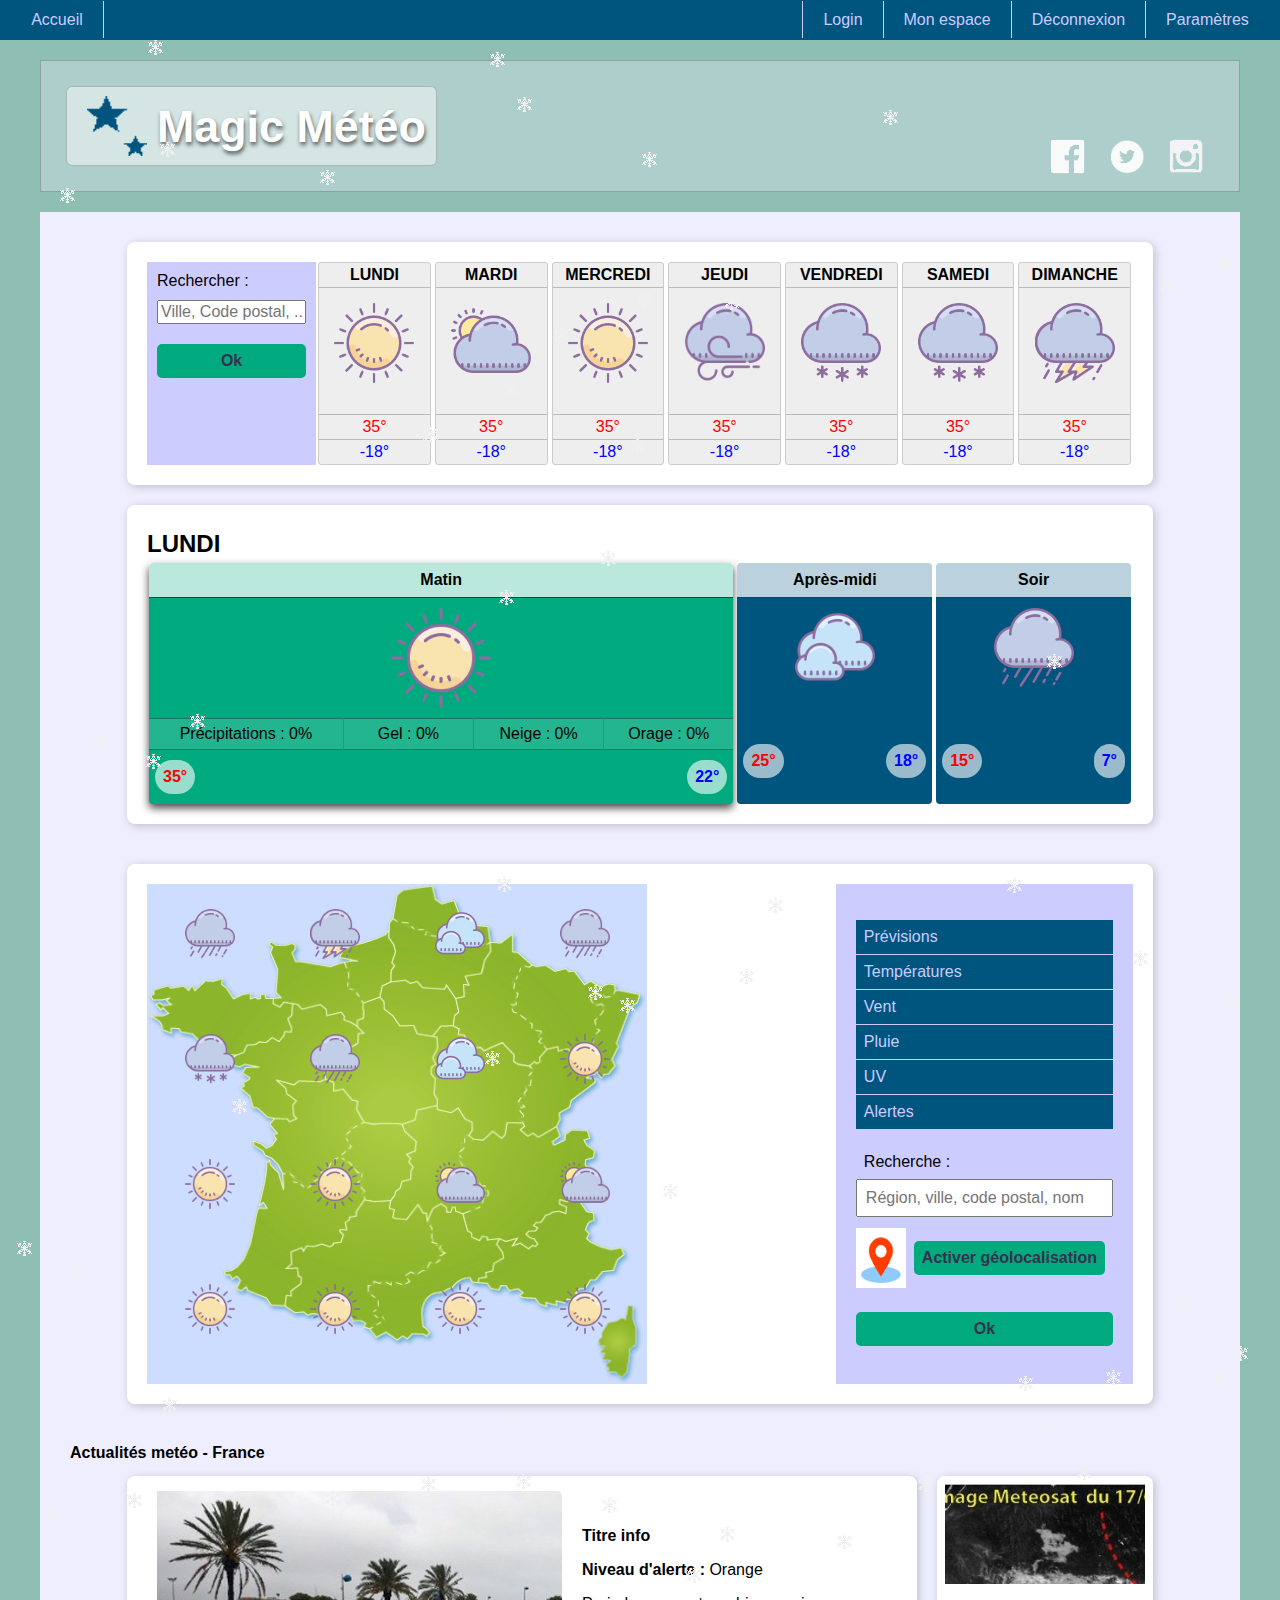
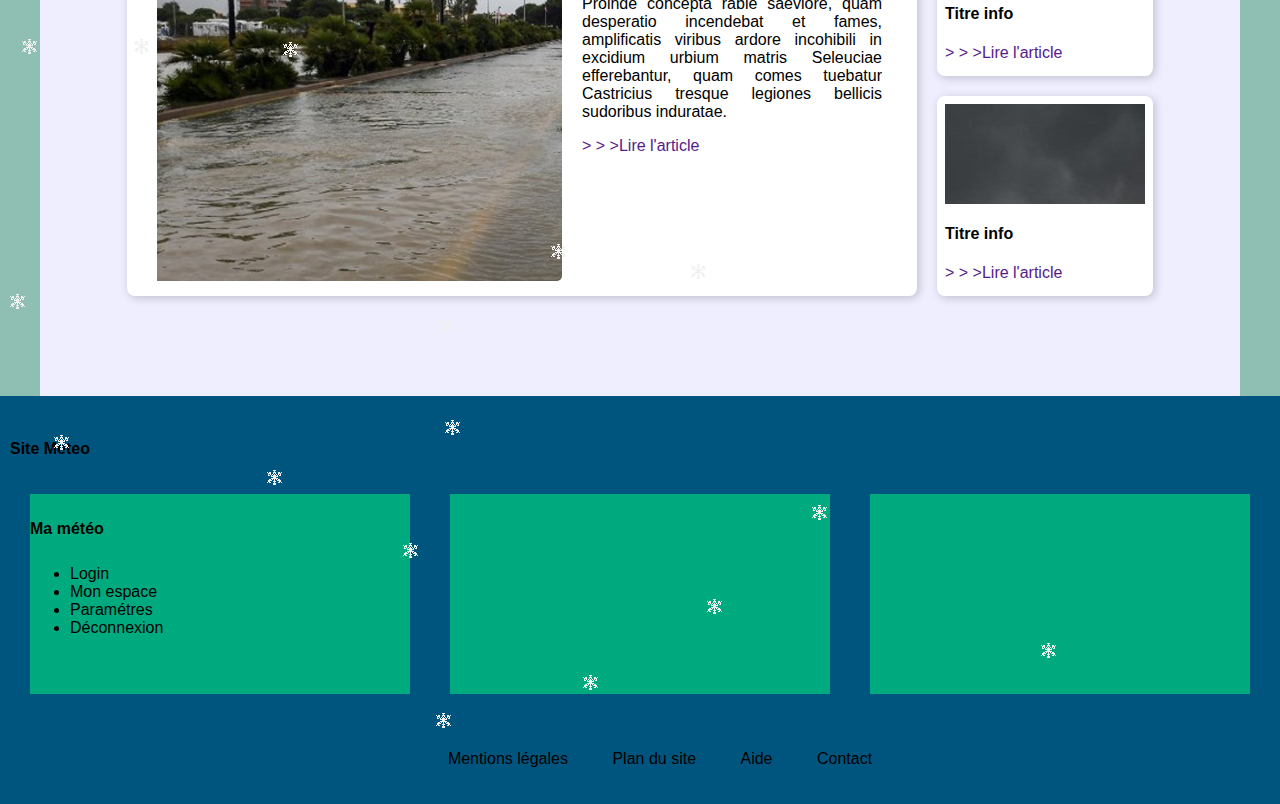
==== index.html @ 34564d3e "Merge branch 'nobootstrap' of https://github.com/CeriseAndres/AppliMeteo into nobootstrap" ====
<!DOCTYPE html>
<html>
    <head>
        <meta charset="utf-8">
        <link href='css/style.css' rel='stylesheet' type='text/css'>
        <title>Magic Meteo</title>
        
    </head>
    <body>
        <header>
            <nav class="topNavbar">
                <ul>
                    <li><a href="index.html">Accueil</a></li>
                    <li><a href="login.html">Login</a>
                        <form class="loginForm" method="post" action="">
                            <span><a href="login.html">&#62; Nouvel Utilisateur</a></span>
                            <label for="user">Utilisateur</label>
                            <input id="user" type="text" name="user" placeholder="Votre identifiant">
                            <label for="password">Mot de passe</label>
                            <input id="password" type="password" name="password" placeholder="Votre mot de passe">
                            <input type="submit" value="OK">
                        </form>
                    </li>
                    <li><a href="user.html">Mon espace</a></li>
                    <li><a href="index.html">Déconnexion</a></li>
                    <li><a href="#">Paramètres</a></li>
                </ul>
            </nav>
            <div class="headerContent">
                <a href="index.html"><div class="headerTitle"><img src="img/picto_etoiles.png"><h1>Magic Météo</h1></div></a>
                <div class="logosRS">
                    <a href="https://facebook.com" target="_blank"><img src="img/logoFB.png"></a>
                    <a href="https://twitter.com" target="_blank"><img src="img/logoTwitter.png"></a>
                    <a href="https://www.instagram.com" target="_blank"><img src="img/logoInsta.png"></a>
                </div>
            </div>
        </header>
        <section class="container">
            <div class="contentPage"> 
<!--                recherche simple-->

                <div class="simpleSearch">
                            <div class ="simpleSearchForm">
                                <form>
                                    <label for="simpleSearchInput">Rechercher : </label>
                                    <input id="simpleSearchInput" type="text" placeholder="Ville, Code postal, ...">
                                    <input type="submit" value="Ok">
                                </form>
                            </div>
                            
                            <div class="tab_wrapper"> 
                                <div class="tab">
                                    <h6 class="tab-title">LUNDI</h6>
                                    <div class="tab-body">
                                        <img class="tab-img-top" src="img/icons8-soleil-128.png" alt="icone soleil">
                                        <p class="tab-text"></p>
                                    </div>
                                    <div class="tab-footer">
                                        <span class="tmpMax">35°</span>
                                        <span class="tmpMin">-18°</span>
                                    </div>
                                </div>
                                
                                <div class="tab">
                                    <h6 class="tab-title">MARDI</h6>
                                    <div class="tab-body">
                                        <img class="tab-img-top" src="img/icons8-journ%C3%A9e-partiellement-nuageuse-128.png" alt="icone soleil">
                                        <p class="tab-text"></p>
                                    </div>
                                    <div class="tab-footer">
                                        <span class="tmpMax">35°</span>
                                        <span class="tmpMin">-18°</span>
                                    </div>
                                </div>
                                
                                <div class="tab">
                                    <h6 class="tab-title">MERCREDI</h6>
                                    <div class="tab-body">
                                        <img class="tab-img-top" src="img/icons8-soleil-128.png" alt="icone soleil">
                                        <p class="tab-text"></p>
                                    </div>
                                    <div class="tab-footer">
                                        <span class="tmpMax">35°</span>
                                        <span class="tmpMin">-18°</span>
                                    </div>
                                </div>
                                
                                <div class="tab">
                                    <h6 class="tab-title">JEUDI</h6>
                                    <div class="tab-body">
                                        <img class="tab-img-top" src="img/icons8-temps-venteux-100.png" alt="icone soleil">
                                        <p class="tab-text"></p>
                                    </div>
                                    <div class="tab-footer">
                                        <span class="tmpMax">35°</span>
                                        <span class="tmpMin">-18°</span>
                                    </div>
                                </div>
                                
                                 <div class="tab">
                                    <h6 class="tab-title">VENDREDI</h6>
                                    <div class="tab-body">
                                        <img class="tab-img-top" src="img/icons8-neige-128.png" alt="icone soleil">
                                        <p class="tab-text"></p>
                                    </div>
                                    <div class="tab-footer">
                                        <span class="tmpMax">35°</span>
                                        <span class="tmpMin">-18°</span>
                                    </div>
                                </div>
                                
                                <div class="tab">
                                    <h6 class="tab-title">SAMEDI</h6>
                                    <div class="tab-body">
                                        <img class="tab-img-top" src="img/icons8-neige-128.png" alt="icone soleil">
                                        <p class="tab-text"></p>
                                    </div>
                                    <div class="tab-footer">
                                        <span class="tmpMax">35°</span>
                                        <span class="tmpMin">-18°</span>
                                    </div>
                                </div>
                                
                                <div class="tab">
                                    <h6 class="tab-title">DIMANCHE</h6>
                                    <div class="tab-body">
                                        <img class="tab-img-top" src="img/icons8-orage-128.png" alt="icone soleil">
                                        <p class="tab-text"></p>
                                    </div>
                                    <div class="tab-footer">
                                        <span class="tmpMax">35°</span>
                                        <span class="tmpMin">-18°</span>
                                    </div>
                                </div>
                            </div>
                        </div>
                
                <div class="simpleSearchDetails">
                    <div class="detailsHeader">
                        <h5>LUNDI</h5>
                    </div>
                    <div class="detailsWrapper">
                        <div class="active dayPart">
                            <h6>Matin</h6>
                           <div class="icone">
                               <img src="img/icons8-soleil-128.png">
                            </div>
                            <div class="details">
                                <span>Précipitations : 0% </span>
                                <span>Gel : 0% </span>
                                <span>Neige : 0% </span>
                                <span>Orage : 0% </span>
                            </div>
                            <div class="detailsTmp">
                                <span class="detailsMaxTmp">35°</span>
                                <span class="detailsMinTmp">22°</span>
                            </div>
                        </div>
                        
                        <div class="dayPart">
                            <h6>Après-midi</h6>
                            <div class="icone">
                               <img src="img/icons8-nuages-100.png">
                            </div>
                            <div class="details">
                                <span>Précipitations : 20% </span>
                                <span>Gel : 0% </span>
                                <span>Neige : 0% </span>
                                <span>Orage : 0% </span>
                            </div>
                            <div class="detailsTmp">
                                <span class="detailsMaxTmp">25°</span>
                                <span class="detailsMinTmp">18°</span>
                            </div>
                        </div>
                        <div class="dayPart">
                            <h6>Soir</h6>
                            <div class="icone">
                               <img src="img/icons8-pluie-128.png">
                            </div>
                            <div class="details">
                                <span>Précipitations : 100% </span>
                                <span>Gel : 0% </span>
                                <span>Neige : 2% </span>
                                <span>Orage : 0% </span>
                            </div>
                            <div class="detailsTmp">
                                <span class="detailsMaxTmp">15°</span>
                                <span class="detailsMinTmp">7°</span>
                            </div>
                        </div>
                    </div>
                </div>
                
<!--                recherche sur carte-->
                <div class="searchMapCont">
                    <div class="searchMap">
                            <img src="img/cartefrancesimple.png">
                        <div class="dataGridCont">
                            <div class="dataGrid">
                                <div class="prevGrid"><img src="img/icons8-pluie-128.png"></div>
                                <div class="tempGrid">
                                    <span class="tmpVal">11°</span>
                                </div>
                                <div class="windGrid"><img src="img/picto_ventNE.png"><span class="windVal">5km/h</span></div>
                            </div>
                            
                            <div class="dataGrid">
                                <div class="prevGrid"><img src="img/icons8-orage-128.png"></div>
                                <div class="tempGrid">
                                    <span class="tmpVal">9°</span>
                                </div>
                                <div class="windGrid"><img src="img/picto_vent.png"><span class="windVal">10km/h</span></div>
                            </div>
                            
                            <div class="dataGrid">
                                <div class="prevGrid"><img src="img/icons8-nuages-100.png"></div>
                                <div class="tempGrid"><span class="tmpVal">10°</span></div>
                                <div class="windGrid"><img src="img/picto_ventSE.png"><span class="windVal">5km/h</span></div>
                            </div>
                            
                            <div class="dataGrid">
                                <div class="prevGrid"><img src="img/icons8-pluie-128.png"></div>
                                <div class="tempGrid"><span class="tmpVal">9°</span></div>
                                <div class="windGrid"><img src="img/picto_ventSE.png"><span class="windVal">12km/h</span></div>
                            </div>
                            
                            <div class="dataGrid">
                                <div class="prevGrid"><img src="img/icons8-neige-128.png"></div>
                                <div class="tempGrid"><span class="tmpVal">9°</span></div>
                                <div class="windGrid"><img src="img/picto_ventSO.png"><span class="windVal">15km/h</span></div>
                            </div>
                            
                            <div class="dataGrid">
                                <div class="prevGrid"><img src="img/icons8-pluie-128.png"></div>
                                <div class="tempGrid"><span class="tmpVal">12°</span></div>
                                <div class="windGrid"><img src="img/picto_ventSO.png"><span class="windVal">10km/h</span></div>
                            </div>
                            
                            <div class="dataGrid">
                                <div class="prevGrid"><img src="img/icons8-nuages-100.png"></div>
                                <div class="tempGrid"><span class="tmpVal">16°</span></div>
                                <div class="windGrid"><img src="img/picto_ventSO.png"><span class="windVal">5km/h</span></div>
                            </div>
                            
                            <div class="dataGrid">
                                <div class="prevGrid"><img src="img/icons8-soleil-128.png"></div>
                                <div class="tempGrid"><span class="tmpVal">14°</span></div>
                                <div class="windGrid"><img src="img/picto_ventSO.png"><span class="windVal">5km/h</span></div>
                            </div>
                            
                            <div class="dataGrid">
                                <div class="prevGrid"><img src="img/icons8-soleil-128.png"></div>
                                <div class="tempGrid"><span class="tmpVal">12°</span></div>
                                <div class="windGrid"><img src="img/picto_ventSE.png"><span class="windVal">5km/h</span></div>
                            </div>
                            
                            <div class="dataGrid">
                                <div class="prevGrid"><img src="img/icons8-soleil-128.png"></div>
                                <div class="tempGrid"><span class="tmpVal">13°</span></div>
                                <div class="windGrid"><img src="img/picto_ventSE.png"><span class="windVal">5km/h</span></div>
                            </div>
                            
                            <div class="dataGrid">
                                <div class="prevGrid"><img src="img/icons8-journ%C3%A9e-partiellement-nuageuse-128.png"></div>
                                <div class="tempGrid"><span class="tmpVal">14°</span></div>
                                <div class="windGrid"><img src="img/picto_vent.png"><span class="windVal">10km/h</span></div>
                            </div>
                            
                            <div class="dataGrid">
                                <div class="prevGrid"><img src="img/icons8-journ%C3%A9e-partiellement-nuageuse-128.png"></div>
                                <div class="tempGrid"><span class="tmpVal">15°</span></div>
                                <div class="windGrid"><img src="img/picto_vent.png"><span class="windVal">12km/h</span></div>
                            </div>
                            
                            <div class="dataGrid">
                                <div class="prevGrid"><img src="img/icons8-soleil-128.png"></div>
                                <div class="tempGrid"><span class="tmpVal">18°</span></div>
                                <div class="windGrid"><img src="img/picto_vent.png"><span class="windVal">5km/h</span></div>
                            </div>
                            
                            <div class="dataGrid">
                                <div class="prevGrid"><img src="img/icons8-soleil-128.png"></div>
                                <div class="tempGrid"><span class="tmpVal">24°</span></div>
                                <div class="windGrid"><img src="img/picto_ventSO.png"><span class="windVal">5km/h</span></div>
                            </div>
                            
                            <div class="dataGrid">
                                <div class="prevGrid"><img src="img/icons8-soleil-128.png"></div>
                                <div class="tempGrid"><span class="tmpVal">26°</span></div>
                                <div class="windGrid"><img src="img/picto_ventSO.png"><span class="windVal">5km/h</span></div>
                            </div>
                            
                            <div class="dataGrid">
                                <div class="prevGrid"><img src="img/icons8-soleil-128.png"></div>
                                <div class="tempGrid"><span class="tmpVal">27°</span></div>
                                <div class="windGrid"><img src="img/picto_vent.png"><span class="windVal">11km/h</span></div>
                            </div>
                            
                        </div>
                        
                    </div>

                    <div class="searchMapForm">
                        <form class="searchMapOptionsForm">

                            <div class="dataTypeSearchCont">
                                <ul id="dataTypeList">
                                    <li><a id="prevSearch">Prévisions</a></li>
                                    <li><a id="tempSearch">Températures</a></li>
                                    <li><a id="windSearch">Vent</a></li>
                                    <li><a id="rainSearch">Pluie</a></li>
                                    <li><a id="uvSearch">UV</a></li>
                                    <li><a id="alertSearch">Alertes</a></li>
                                </ul>
                            </div>

                            <div class="searchCityCont">
                                <label for="searchCityVal">Recherche : </label>
                                <input id="searchCityVal" type="text" name="searchCityVal" placeholder="Région, ville, code postal, nom">
                            </div>

                            <div class="searchGeolocCont">
                                <img alt="icone geolocalisation" src='img/picto-geoloc.png'>
                                <span id="geoLocButton">Activer géolocalisation</span>
                            </div>
                            <div class="submitCont">
                                <input type="submit" value="Ok">
                            </div>
                        </form>
                    </div> 
                </div>

                
<!--                Actualités-->
                <h2 class="catTitle">Actualités metéo - France</h2>
                <div class="actuContainer">
                    
                    <div class="actuBig actu">
                        <div class="actuImg">
                            <img src="img/actu1.jpg" alt="image actu1">
                        </div>
                        <div class="articleExtrait">
                            <h3>Titre info</h3>
                            <span class="alertLevel"><b>Niveau d'alerte : </b>Orange</span>
                            <p>Proinde concepta rabie saeviore, quam desperatio incendebat et fames, amplificatis viribus ardore incohibili in excidium urbium matris Seleuciae efferebantur, quam comes tuebatur Castricius tresque legiones bellicis sudoribus induratae.</p>
                            <a class="sourceInfo" href=""> &#62; &#62; &#62;Lire l'article</a>
                        </div>
                    </div>
                    <div class="actuSmall actu">
                        <div class="actuImg">
                            <img alt="image actu2" src="img/actu2.jpg">
                        </div>
                        <div class="articleExtrait">
                            <h4>Titre info</h4>
                            <a class="sourceInfo" href=""> &#62; &#62; &#62;Lire l'article</a>
                        </div>
                    </div>
                    <div class="actuSmall actu">
                        <div class="actuImg">
                            <img alt="image actu3" src="img/actu3.jpg">
                        </div>
                        <div class="articleExtrait">
                            <h4>Titre info</h4>
                            <a class="sourceInfo" href=""> &#62; &#62; &#62;Lire l'article</a>
                        </div>
                    </div>
                </div>
                
                
            </div>
        </section>
        
        <footer>

            <div class="footerHead">    

                <div class="footerLogo"><img src=""></div>
                <div class="footerTitle"><h3>Site Meteo</h3></div>
            </div>

            <div class="footerContent">
                <div class="footer">
                    <h5>Ma météo</h5>
                    <ul>
                        <li>Login</li>
                        <li>Mon espace</li>
                        <li>Paramétres</li>
                        <li>Déconnexion</li>
                        
                    </ul>
                </div>
                <div class="footer"></div>
                <div class="footer"></div>
            </div>


            <div class="footerFooter">
                <nav class="menuFooter">
                    <ul>
                        <li><a href="">Mentions légales</a></li>
                        <li><a href="">Plan du site</a></li>
                        <li><a href="">Aide</a></li>
                        <li><a href="">Contact</a></li>
                    </ul>
                </nav>
            </div>


        </footer>
        <script type="text/javascript" src="js/background.js"></script>
        <script type="text/javascript" src="js/script.js"></script>
    </body>
</html>
---- css/style.css ----
@charset "UTF-8";
/*palette couleurs*/
/*navbars*/
/*polices*/
/*boutons*/
/*fond content body*/
/*bleu font carte*/
/*footer colors*/
/*formatage du contenu*/
/*variables login Content*/
buttons, input[type=submit], #geoLocButton {
  border-radius: 5px;
  background-color: #00aa7f;
  color: #32324c;
  padding: 8px;
  border: none;
  cursor: pointer;
  font-weight: bold;
}

buttons:hover,
input[type=submit]:hover,
#geoLocButton:hover {
  background-color: #00dda5;
}

* {
  box-sizing: border-box;
  font-family: arial;
  font-size: 16px;
}

body {
  margin: 0;
}

a {
  text-decoration: none;
}

/*header*/
.topNavbar {
  width: 100%;
  margin: 0;
  margin-top: 0;
}
.topNavbar ul {
  background-color: #00557f;
  padding: 0.7em;
  margin: 0;
  display: flex;
  list-style-type: none;
  justify-content: flex-end;
}
.topNavbar ul li:first-child {
  margin-right: auto;
}
.topNavbar ul li:first-child a {
  border-left: none;
  border-right: 1px solid #ccf;
}
.topNavbar ul li a:hover {
  background-color: #0099e5;
  color: #32324c;
}
.topNavbar ul li a {
  color: #ccf;
  padding: 10px 20px;
  margin: 5px 0;
  border-left: 1px solid #ccf;
  text-decoration: none;
}
.topNavbar ul li form {
  position: absolute;
  top: 3.6em;
  right: 35em;
  background-color: #00557f;
  padding: 5px;
  font-size: 0.7em;
  border-bottom-left-radius: 6px;
  border-bottom-right-radius: 6px;
  display: none;
  color: #ccf;
}
.topNavbar ul li form label,
.topNavbar ul li form input {
  display: block;
  margin: 6px 5px;
}
.topNavbar ul li form input[type=submit] {
  position: relative;
  left: 70%;
}
.topNavbar ul li form span {
  display: block;
  margin: 5px 0 8px 0;
  text-align: right;
}
.topNavbar ul li form span a {
  border: 1px solid #ccf;
  padding: 3px;
}
.topNavbar ul li:nth-child(2):hover form {
  display: block;
}

/*bannière */
.headerContent {
  width: 1200px;
  display: flex;
  align-items: center;
  justify-content: flex-start;
  margin: 20px auto;
  border: 1px solid #0003;
  padding: 25px;
  background-image: url("img/headerBG.png");
  background-size: cover;
  background-color: #eef5;
}
.headerContent .headerTitle {
  display: flex;
  height: 80px;
  align-items: center;
  padding: 10px;
  background-color: #fff7;
  border-radius: 6px;
  border: 1px solid #0003;
}
.headerContent .headerTitle img {
  width: 60px;
  height: 60px;
  margin: 0 10px;
}
.headerContent .headerTitle h1 {
  margin: 0;
  font-size: 2.8em;
  color: #fff;
  text-shadow: 1px 3px 4px #0009;
}
.headerContent .logosRS {
  margin-left: auto;
  position: relative;
  top: 2em;
}
.headerContent .logosRS img {
  width: 35px;
  height: 35px;
  margin: 0 10px;
}

/*conteneur principal page*/
.container {
  background-color: #eef;
  width: 1200px;
  margin: 0 auto;
  padding: 30px 30px 100px 30px;
}

/*recherche simple - conteneur principal*/
.simpleSearch {
  display: flex;
  width: 90%;
  margin: 0 auto 20px auto;
  background-color: #fff;
  padding: 20px;
  border-radius: 8px;
  box-shadow: 2px 2px 10px #0003;
}
.simpleSearch .simpleSearchForm {
  background-color: #ccf;
  width: 200px;
  padding: 10px;
}
.simpleSearch .simpleSearchForm form input, .simpleSearch .simpleSearchForm form label {
  width: 100%;
  margin: 10px 0;
}
.simpleSearch .tab_wrapper {
  display: flex;
  width: 100%;
}
.simpleSearch .tab_wrapper .tab {
  flex: 1;
  background-color: #eee;
  margin: 0 2px;
  border: 1px solid #ccc;
  border-radius: 3px;
  cursor: pointer;
}
.simpleSearch .tab_wrapper .tab h6 {
  display: block;
  border-bottom: 1px solid #bbb;
  margin: 0;
  padding: 3px;
  text-align: center;
}
.simpleSearch .tab_wrapper .tab .tab-body {
  border-bottom: 1px solid #bbb;
  padding: 15px;
}
.simpleSearch .tab_wrapper .tab .tab-body img {
  width: 80px;
  display: block;
  margin: 0 auto;
}
.simpleSearch .tab_wrapper .tab span {
  display: block;
  text-align: center;
  padding: 3px 0;
}
.simpleSearch .tab_wrapper .tab .tmpMax {
  color: red;
  border-bottom: 1px solid #bbb;
}
.simpleSearch .tab_wrapper .tab .tmpMin {
  color: blue;
}
.simpleSearch .tab_wrapper .tab:hover, .simpleSearch .tab_wrapper .active {
  box-shadow: 0 4px 8px #000a;
  flex: 1.5;
}

/*details recherche simple*/
.simpleSearchDetails {
  background-color: #fff;
  border-radius: 8px;
  box-shadow: 2px 2px 10px #0003;
  padding: 20px;
  width: 90%;
  margin: 0 auto;
}
.simpleSearchDetails .detailsHeader {
  display: block;
}
.simpleSearchDetails .detailsHeader h5 {
  padding: 5px 0;
  margin: 0;
  font-size: 1.5em;
}
.simpleSearchDetails .detailsWrapper {
  display: flex;
}
.simpleSearchDetails .detailsWrapper .dayPart {
  background-color: #00557f;
  flex: 20%;
  margin: 0 2px;
  border-radius: 4px;
  cursor: pointer;
}
.simpleSearchDetails .detailsWrapper .dayPart h6 {
  text-align: center;
}
.simpleSearchDetails .detailsWrapper .dayPart .icone {
  padding: 10px 0;
}
.simpleSearchDetails .detailsWrapper .dayPart .icone img {
  width: 80px;
  display: block;
  margin: 0 auto;
}
.simpleSearchDetails .detailsWrapper .dayPart .details {
  visibility: hidden;
}
.simpleSearchDetails .detailsWrapper .dayPart .detailsTmp {
  display: flex;
  justify-content: space-between;
  padding: 10px 0;
}
.simpleSearchDetails .detailsWrapper .dayPart .detailsTmp span {
  background-color: #fff9;
  font-weight: bold;
  padding: 8px;
  margin: 0 6px;
  border-radius: 20px;
}
.simpleSearchDetails .detailsWrapper .dayPart .detailsTmp .detailsMaxTmp {
  color: red;
}
.simpleSearchDetails .detailsWrapper .dayPart .detailsTmp .detailsMinTmp {
  color: blue;
}
.simpleSearchDetails .detailsWrapper .active {
  background-color: #00aa7f;
  flex: 60%;
  box-shadow: 0 4px 8px #000b;
}
.simpleSearchDetails .detailsWrapper .active .icone img {
  width: 100px;
}
.simpleSearchDetails .detailsWrapper .active .details {
  display: flex;
  visibility: visible;
}
.simpleSearchDetails .detailsWrapper .active .details span {
  flex: 1;
  border-bottom: 1px solid #0005;
  border-top: 1px solid #0005;
  padding: 6px 0;
  text-align: center;
  background-color: #fff2;
}
.simpleSearchDetails .detailsWrapper .active .details span:first-child {
  flex: 1.5;
}
.simpleSearchDetails .detailsWrapper .active .details span + span {
  border-left: 1px solid #0002;
}
.simpleSearchDetails .detailsWrapper h6 {
  padding: 8px 0;
  margin: 0;
  background-color: #fffb;
  border-bottom: 1px solid #000b;
}

/*Recherche Simple*/
.tab {
  border: 1px solid #bc7d00;
  display: block;
}

/*recherche sur carte - conteneur principal*/
.searchMapCont {
  display: flex;
  margin: 40px auto;
  width: 90%;
  justify-content: space-between;
  background-color: #fff;
  border-radius: 8px;
  padding: 20px;
  box-shadow: 2px 2px 10px #0003;
}

/*formulaire d'options recherche sur carte*/
.searchMap {
  overflow: hidden;
  width: 500px;
  height: 500px;
  position: relative;
  background-color: #cdf;
}
.searchMap img {
  width: 100%;
  height: 100%;
  position: absolute;
}
.searchMap .dataGridCont {
  position: absolute;
  width: 100%;
  height: 100%;
  display: Grid;
  grid-template-columns: 1fr 1fr 1fr 1fr;
  grid-template-rows: 1fr 1fr 1fr 1fr;
}
.searchMap .dataGridCont .dataGrid {
  position: relative;
}
.searchMap .dataGridCont .dataGrid .prevGrid img {
  width: 50px;
  height: 50px;
  position: relative;
  top: 25px;
  margin: 0 auto;
  display: block;
}
.searchMap .dataGridCont .dataGrid .tempGrid {
  display: none;
}
.searchMap .dataGridCont .dataGrid .tempGrid .tmpVal {
  font-size: 1.3em;
  font-weight: bold;
  color: #66a;
  margin: 20px auto;
  display: block;
  width: 30px;
  background-color: #fff9;
  border-radius: 8px;
  box-shadow: 0 0 10px #fff;
  text-align: center;
}
.searchMap .dataGridCont .dataGrid .windGrid {
  display: none;
  justify-content: space-around;
  width: 50%;
  height: 100%;
  align-items: center;
  margin: 0 auto;
}
.searchMap .dataGridCont .dataGrid .windGrid img {
  width: 40px;
  height: 40px;
  display: block;
  position: relative;
}
.searchMap .dataGridCont .dataGrid .windGrid .windVal {
  display: inline-block;
  position: relative;
  font-size: 1.2em;
  color: #00b;
}

.searchMapForm .searchMapOptionsForm {
  background-color: #ccf;
  padding: 20px;
  display: flex;
  flex-direction: column;
  justify-content: space-around;
  height: 100%;
}
.searchMapForm .searchMapOptionsForm label, .searchMapForm .searchMapOptionsForm input {
  display: block;
  width: 100%;
  padding: 8px;
}
.searchMapForm .searchMapOptionsForm .dataTypeSearchCont {
  display: block;
  flex: 1;
}
.searchMapForm .searchMapOptionsForm .dataTypeSearchCont #dataTypeList {
  list-style-type: none;
  padding: 0;
}
.searchMapForm .searchMapOptionsForm .dataTypeSearchCont #dataTypeList a {
  text-decoration: none;
  color: #ccf;
  background-color: #00557f;
  display: block;
  padding: 8px;
  cursor: pointer;
}
.searchMapForm .searchMapOptionsForm .dataTypeSearchCont #dataTypeList li + li > a {
  border-top: 1px solid #ccf;
}
.searchMapForm .searchMapOptionsForm .dataTypeSearchCont #dataTypeList a:hover {
  background-color: #0099e5;
  color: #32324c;
}
.searchMapForm .searchMapOptionsForm .searchCityCont {
  flex: 1;
  display: block;
}
.searchMapForm .searchMapOptionsForm .searchCityCont input {
  margin: 0 0 5px 0;
}
.searchMapForm .searchMapOptionsForm .searchGeolocCont {
  flex: 1;
  display: flex;
  justify-content: space-around;
  align-items: center;
}
.searchMapForm .searchMapOptionsForm .searchGeolocCont img {
  width: 50px;
  height: 60px;
}
.searchMapForm .searchMapOptionsForm .searchGeolocCont #geoLocButton {
  display: block;
  margin: 0 8px;
}
.searchMapForm .searchMapOptionsForm .submitCont {
  flex: 1;
  display: flex;
  align-items: center;
}

/*actualités*/
.actuContainer {
  display: grid;
  grid-template-columns: 3fr 1fr;
  grid-template-rows: 200px 200px;
  grid-gap: 20px;
  width: 90%;
  margin: 0 auto;
}
.actuContainer .actu {
  position: relative;
  background-color: #fff;
  border-radius: 8px;
  box-shadow: 2px 2px 10px #0003;
  padding: 8px;
}
.actuContainer .actuBig {
  grid-column: 1/4;
  grid-row: 1/3;
  padding: 15px;
  display: flex;
}
.actuContainer .actuBig .actuImg {
  flex: 1.4;
  width: 450px;
  overflow: hidden;
  border-radius: 5px;
}
.actuContainer .actuBig .actuImg img {
  position: relative;
  height: 100%;
  right: calc(100% / 2 - 225px);
}
.actuContainer .actuBig .articleExtrait {
  position: relative;
  flex: 1;
  padding: 20px;
  text-align: justify;
}
.actuContainer .actuSmall {
  grid-column: 4/5;
}
.actuContainer .actuSmall .actuImg {
  height: 100px;
  width: 200px;
  overflow: hidden;
}
.actuContainer .actuSmall .actuImg img {
  position: relative;
}

/*footer*/
footer {
  display: block;
  background-color: #00557f;
  padding: 10px 10px 0 10px;
  width: 100%;
}
footer .footerContent {
  display: flex;
  justify-content: center;
}
footer .footerContent .footer {
  margin: 20px;
  flex: 30%;
  height: 200px;
  background-color: #00aa7f;
}
@media (max-width: 600px) {
  footer .footerContent {
    flex-direction: column;
  }
}
footer .footerFooter {
  display: flex;
  justify-content: center;
}
footer .footerFooter ul li {
  list-style: none;
  display: inline-block;
  font-size: 14px;
  margin: 20px;
}
footer .footerFooter ul li a {
  color: inherit;
  text-decoration: none;
}

/*Login page*/
.loginContentPage {
  /*Design boutons*/
  /*Appartion/disparition*/
}
.loginContentPage a {
  text-decoration: none;
  color: #00aa7f;
  transition: 0.5s ease;
}
.loginContentPage a:hover {
  color: #004433;
}
.loginContentPage .form {
  /*design form*/
  background: rgba(0, 85, 127, 0.9);
  padding: 40px;
  max-width: 600px;
  margin: 40px auto;
  border-radius: 4px;
  box-shadow: 0 4px 10px 4px rgba(0, 85, 127, 0.2);
}
.loginContentPage .form form input {
  margin-bottom: 25px;
  padding: 8px;
}
.loginContentPage .form form input[type=submit] {
  padding: 20px;
}
.loginContentPage .tab_group {
  list-style: none;
  padding: 0;
  margin: 0 0 40px 0;
}
.loginContentPage .tab_group:after {
  content: "";
  display: table;
  clear: both;
}
.loginContentPage .tab_group li a {
  display: block;
  text-decoration: none;
  padding: 15px;
  background: rgba(221, 221, 221, 0.25);
  color: #ddd;
  font-size: 20px;
  float: left;
  width: 50%;
  text-align: center;
  cursor: pointer;
  transition: 0.5s ease;
}
.loginContentPage .tab_group li a:hover {
  background: #00dda5;
  color: #ffffff;
}
.loginContentPage .tab_group .active a {
  background: #00aa7f;
  color: #ffffff;
}
.loginContentPage .tab_content > div:last-child {
  display: none;
}
.loginContentPage h1 {
  text-align: center;
  color: #ffffff;
  font-weight: 300;
  margin: 0 0 40px;
}
.loginContentPage label {
  position: absolute;
  transform: translateY(6px);
  left: 13px;
  color: rgba(255, 255, 255, 0.5);
  transition: all 0.25s ease;
  -webkit-backface-visibility: hidden;
  pointer-events: none;
  font-size: 22px;
}
.loginContentPage label .req {
  margin: 2px;
  color: #00aa7f;
}
.loginContentPage label.active {
  transform: translateY(50px);
  left: 2px;
  font-size: 14px;
}
.loginContentPage label.active .req {
  opacity: 0;
}
.loginContentPage input {
  font-size: 22px;
  display: block;
  width: 100%;
  height: 100%;
  padding: 5px 10px;
  background: #00dda5;
  background-image: none;
  border: 1px solid #ddd;
  color: #ffffff;
  border-radius: 0;
  transition: border-color 0.25s ease, box-shadow 0.25s ease;
}
.loginContentPage input:focus {
  outline: 0;
  border-color: #bc7d00;
}
.loginContentPage input {
  font-size: 22px;
  display: block;
  padding: 5px 10px;
  background: #00dda5;
  border: 1px solid #ddd;
  color: #ffffff;
  transition: border-color 0.25s ease, box-shadow 0.25s ease;
}
.loginContentPage input:focus {
  border-color: #bc7d00;
}
.loginContentPage input .field_wrap {
  position: relative;
  margin-bottom: 40px;
}
.loginContentPage .top_row:after {
  content: "";
  display: table;
  clear: both;
}
.loginContentPage .top_row > div {
  float: left;
  width: 48%;
  margin-right: 4%;
}
.loginContentPage .top_row > div:last-child {
  margin: 0;
}
.loginContentPage .button {
  border: 0;
  outline: none;
  border-radius: 4px;
  padding: 15px 0;
  font-size: 1rem;
  font-weight: 600;
  text-transform: uppercase;
  letter-spacing: 0.1em;
  background: #00aa7f;
  color: #ffffff;
  transition: all 0.5s ease;
  -webkit-appearance: none;
  cursor: pointer;
}
.loginContentPage .button:hover, .loginContentPage .button:focus {
  background: #004433;
}
.loginContentPage .button_block {
  display: block;
  width: 100%;
}
.loginContentPage .oubli {
  margin-top: -20px;
  text-align: right;
}
.loginContentPage #signUp {
  display: block;
}
.loginContentPage #logIn {
  display: none;
}

/*# sourceMappingURL=style.css.map */
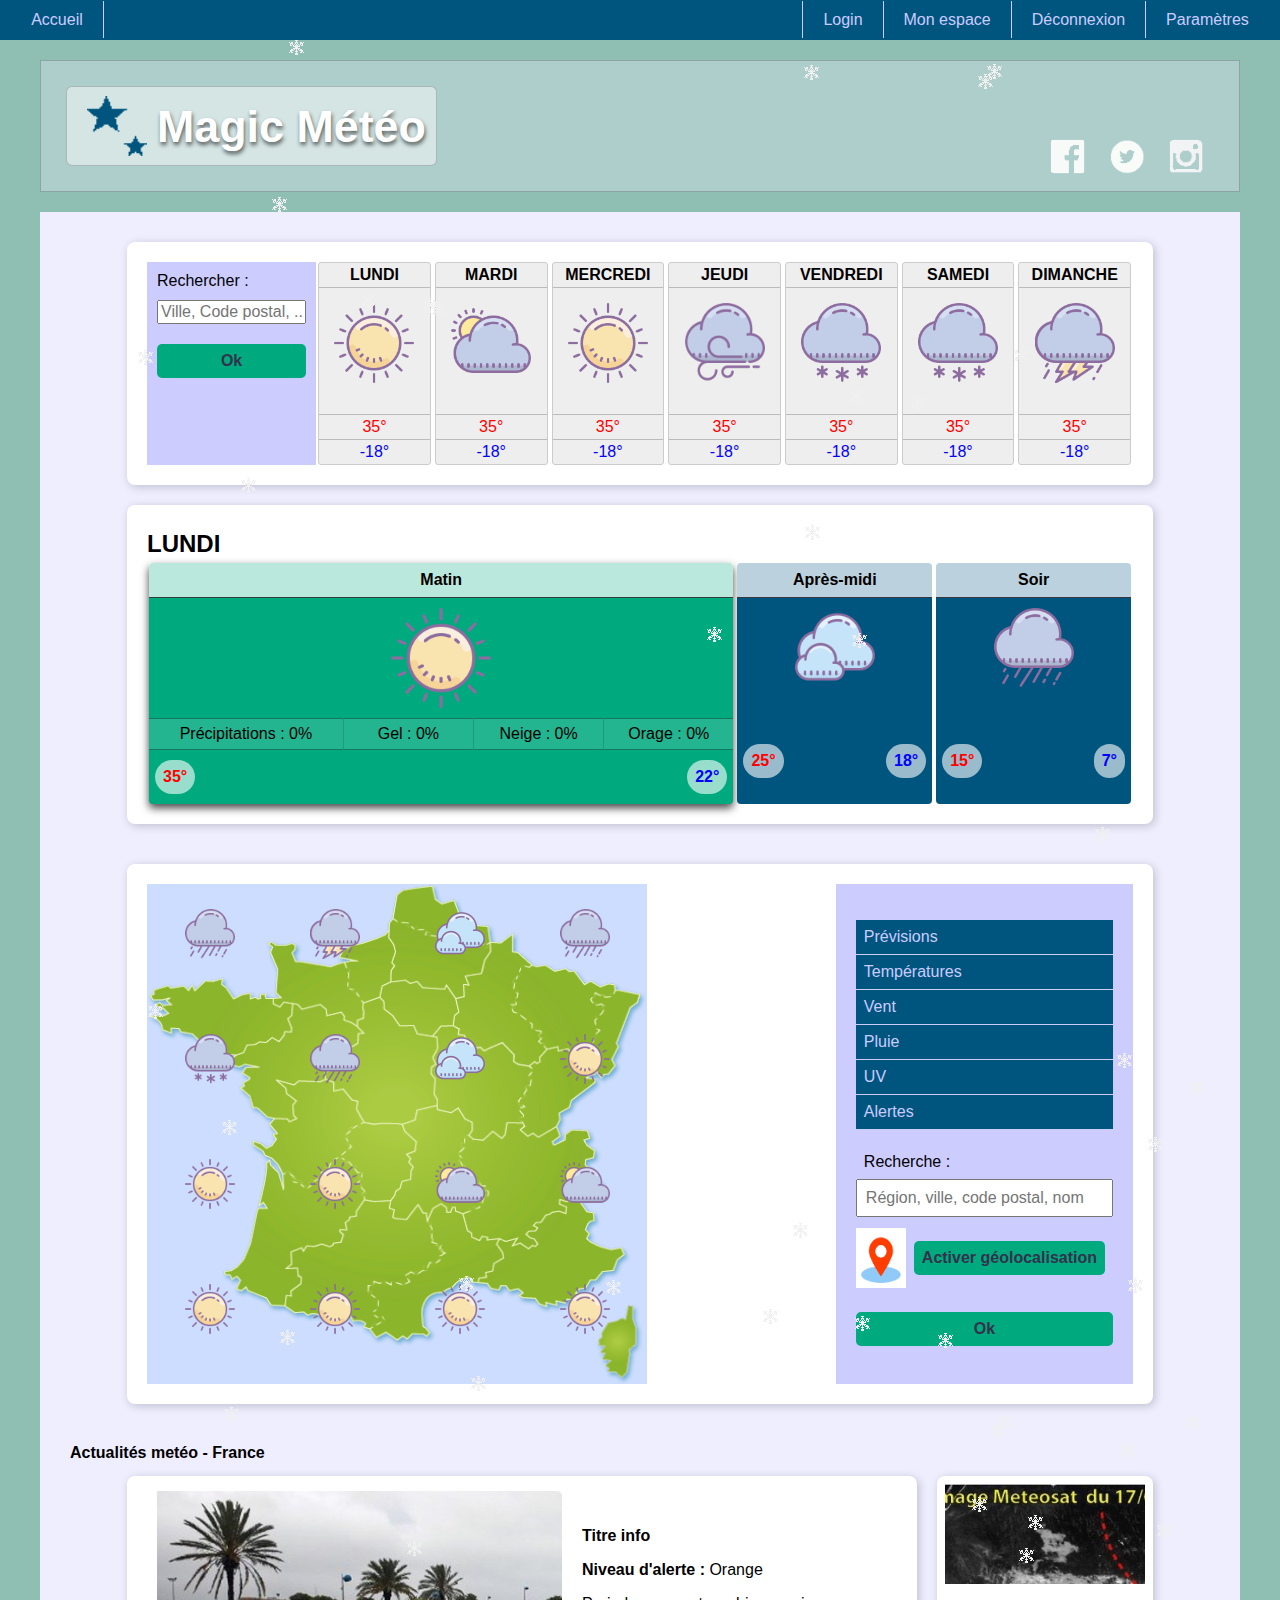
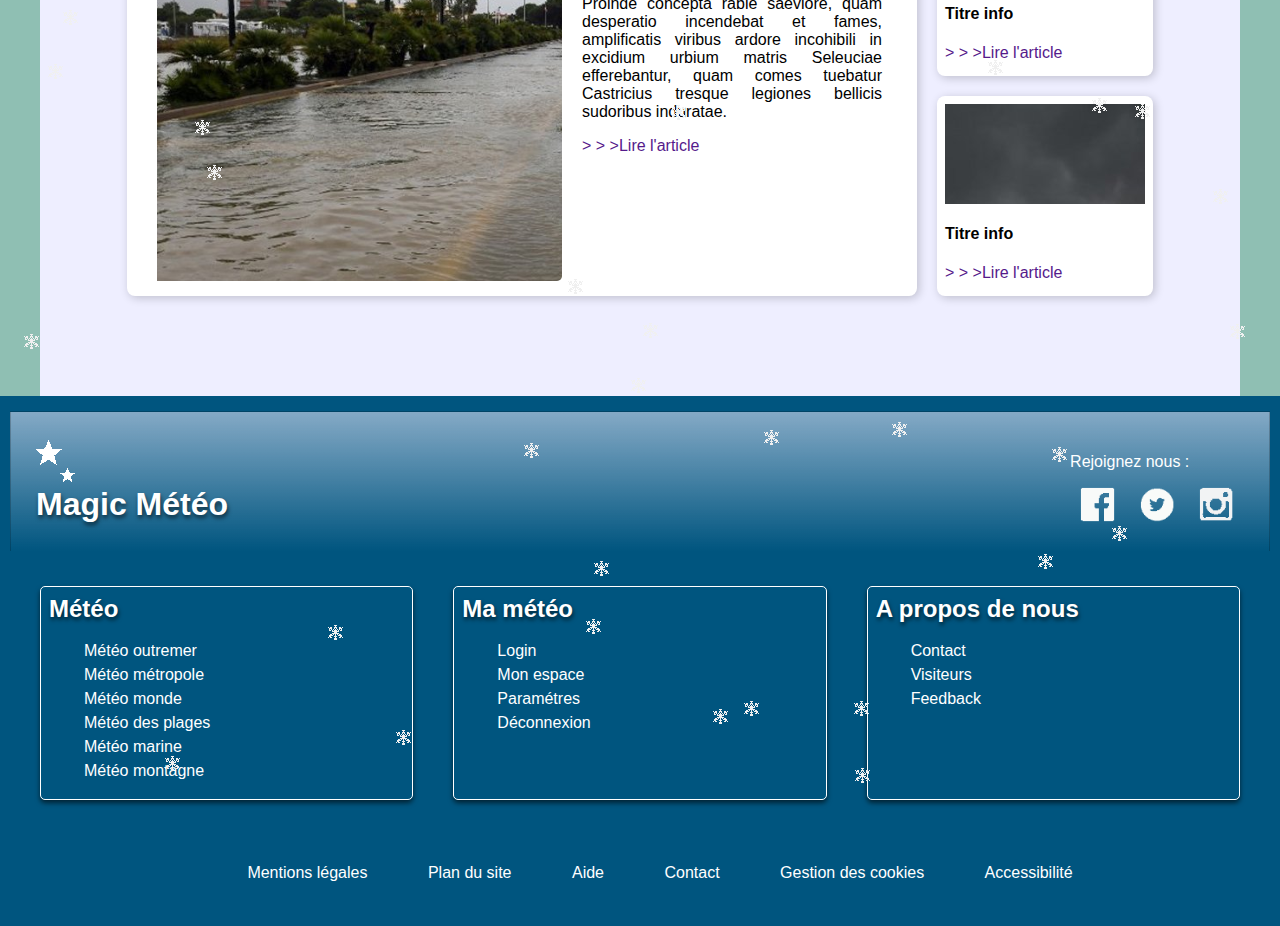
==== commit 99f17c06: "footer fini" ====
--- a/index.html
+++ b/index.html
@@ -374,34 +374,64 @@
         <footer>
 
             <div class="footerHead">    
-
-                <div class="footerLogo"><img src=""></div>
-                <div class="footerTitle"><h3>Site Meteo</h3></div>
+                
+                <a href="index.html"><div class="footerLogo"><img src="img/picto_etoiles_white.png"><h3>Magic Météo</h3></div></a>
+                <div class="logosRS">
+                    <p>Rejoignez nous :     </p>
+                    <a href="https://facebook.com" target="_blank"><img src="img/logoFB.png"></a>
+                    <a href="https://twitter.com" target="_blank"><img src="img/logoTwitter.png"></a>
+                    <a href="https://www.instagram.com" target="_blank"><img src="img/logoInsta.png"></a>
+                </div>
             </div>
 
             <div class="footerContent">
+                <div class="footer">
+                    <h5>Météo</h5>
+                    <ul>
+                        <li><a href="">Météo outremer</a></li>
+                        <li><a href="">Météo métropole</a></li>
+                        <li><a href="">Météo monde</a></li>
+                        <li><a href="">Météo des plages</a></li>
+                        <li><a href="">Météo marine</a></li>
+                        <li><a href="">Météo montagne</a></li>
+                        
+                        
+                        
+                    </ul>
+                </div>
                 <div class="footer">
                     <h5>Ma météo</h5>
                     <ul>
-                        <li>Login</li>
-                        <li>Mon espace</li>
-                        <li>Paramétres</li>
-                        <li>Déconnexion</li>
+                        <li><a href="">Login</a></li>
+                        <li><a href="">Mon espace</a></li>
+                        <li><a href="">Paramétres</li>
+                        <li><a href="">Déconnexion</a></li>
                         
                     </ul>
                 </div>
-                <div class="footer"></div>
-                <div class="footer"></div>
+                <div class="footer">
+                    <h5>A propos de nous</h5>
+                    <ul>
+                        <li><a href="">Contact</a></li>
+                        <li><a href="">Visiteurs</a></li>
+                        <li><a href="">Feedback</a></li>
+                        
+                    </ul>
+                </div>
+                
             </div>
 
 
             <div class="footerFooter">
+
                 <nav class="menuFooter">
                     <ul>
                         <li><a href="">Mentions légales</a></li>
                         <li><a href="">Plan du site</a></li>
                         <li><a href="">Aide</a></li>
                         <li><a href="">Contact</a></li>
+                        <li><a href="">Gestion des cookies</a></li>
+                        <li><a href="">Accessibilité</a></li>
                     </ul>
                 </nav>
             </div>
--- a/css/style.css
+++ b/css/style.css
@@ -512,43 +512,6 @@
   position: relative;
 }
 
-/*footer*/
-footer {
-  display: block;
-  background-color: #00557f;
-  padding: 10px 10px 0 10px;
-  width: 100%;
-}
-footer .footerContent {
-  display: flex;
-  justify-content: center;
-}
-footer .footerContent .footer {
-  margin: 20px;
-  flex: 30%;
-  height: 200px;
-  background-color: #00aa7f;
-}
-@media (max-width: 600px) {
-  footer .footerContent {
-    flex-direction: column;
-  }
-}
-footer .footerFooter {
-  display: flex;
-  justify-content: center;
-}
-footer .footerFooter ul li {
-  list-style: none;
-  display: inline-block;
-  font-size: 14px;
-  margin: 20px;
-}
-footer .footerFooter ul li a {
-  color: inherit;
-  text-decoration: none;
-}
-
 /*Login page*/
 .loginContentPage {
   /*Design boutons*/
@@ -719,4 +682,90 @@
   display: none;
 }
 
+/*footer*/
+footer {
+  display: block;
+  background-color: #00557f;
+  padding: 10px 10px 0 10px;
+  width: 100%;
+  color: #ffffff;
+}
+footer .footerHead {
+  display: flex;
+  align-items: center;
+  justify-content: flex-start;
+  margin: 5px auto;
+  border: 1px solid #0003;
+  border-bottom: none;
+  padding: 25px;
+  background-image: linear-gradient(#eef5, #00557f);
+  background-color: #eef5;
+}
+footer .footerHead a {
+  text-decoration: none;
+  cursor: pointer;
+}
+footer .footerHead a h3 {
+  margin: 0;
+  font-size: 2em;
+  text-shadow: 1px 3px 4px #0009;
+  color: #ffffff;
+}
+footer .footerHead .logosRS {
+  margin-left: auto;
+  position: relative;
+}
+footer .footerHead .logosRS img {
+  width: 35px;
+  height: 35px;
+  margin: 0 10px;
+}
+footer .footerContent {
+  display: flex;
+  padding: 10px 10px 0 10px;
+}
+footer .footerContent .footer {
+  border: 1px solid;
+  border-radius: 5px;
+  box-shadow: 0 3px 5px #0009;
+  margin: 20px;
+  flex: 30%;
+}
+footer .footerContent .footer h5 {
+  margin: 8px;
+  font-size: 1.5em;
+  text-shadow: 1px 3px 4px #0009;
+}
+footer .footerContent .footer ul li {
+  list-style: none;
+  padding: 3px;
+}
+footer .footerContent .footer ul li a {
+  color: inherit;
+  text-decoration: none;
+  cursor: pointer;
+}
+@media (max-width: 600px) {
+  footer .footerContent {
+    flex-direction: column;
+  }
+}
+footer .footerFooter {
+  display: flex;
+  justify-content: center;
+}
+footer .footerFooter ul li {
+  list-style: none;
+  display: inline-block;
+  font-size: 14px;
+  margin: 20px;
+}
+footer .footerFooter ul li a {
+  color: inherit;
+  text-decoration: none;
+  display: block;
+  padding: 8px;
+  cursor: pointer;
+}
+
 /*# sourceMappingURL=style.css.map */
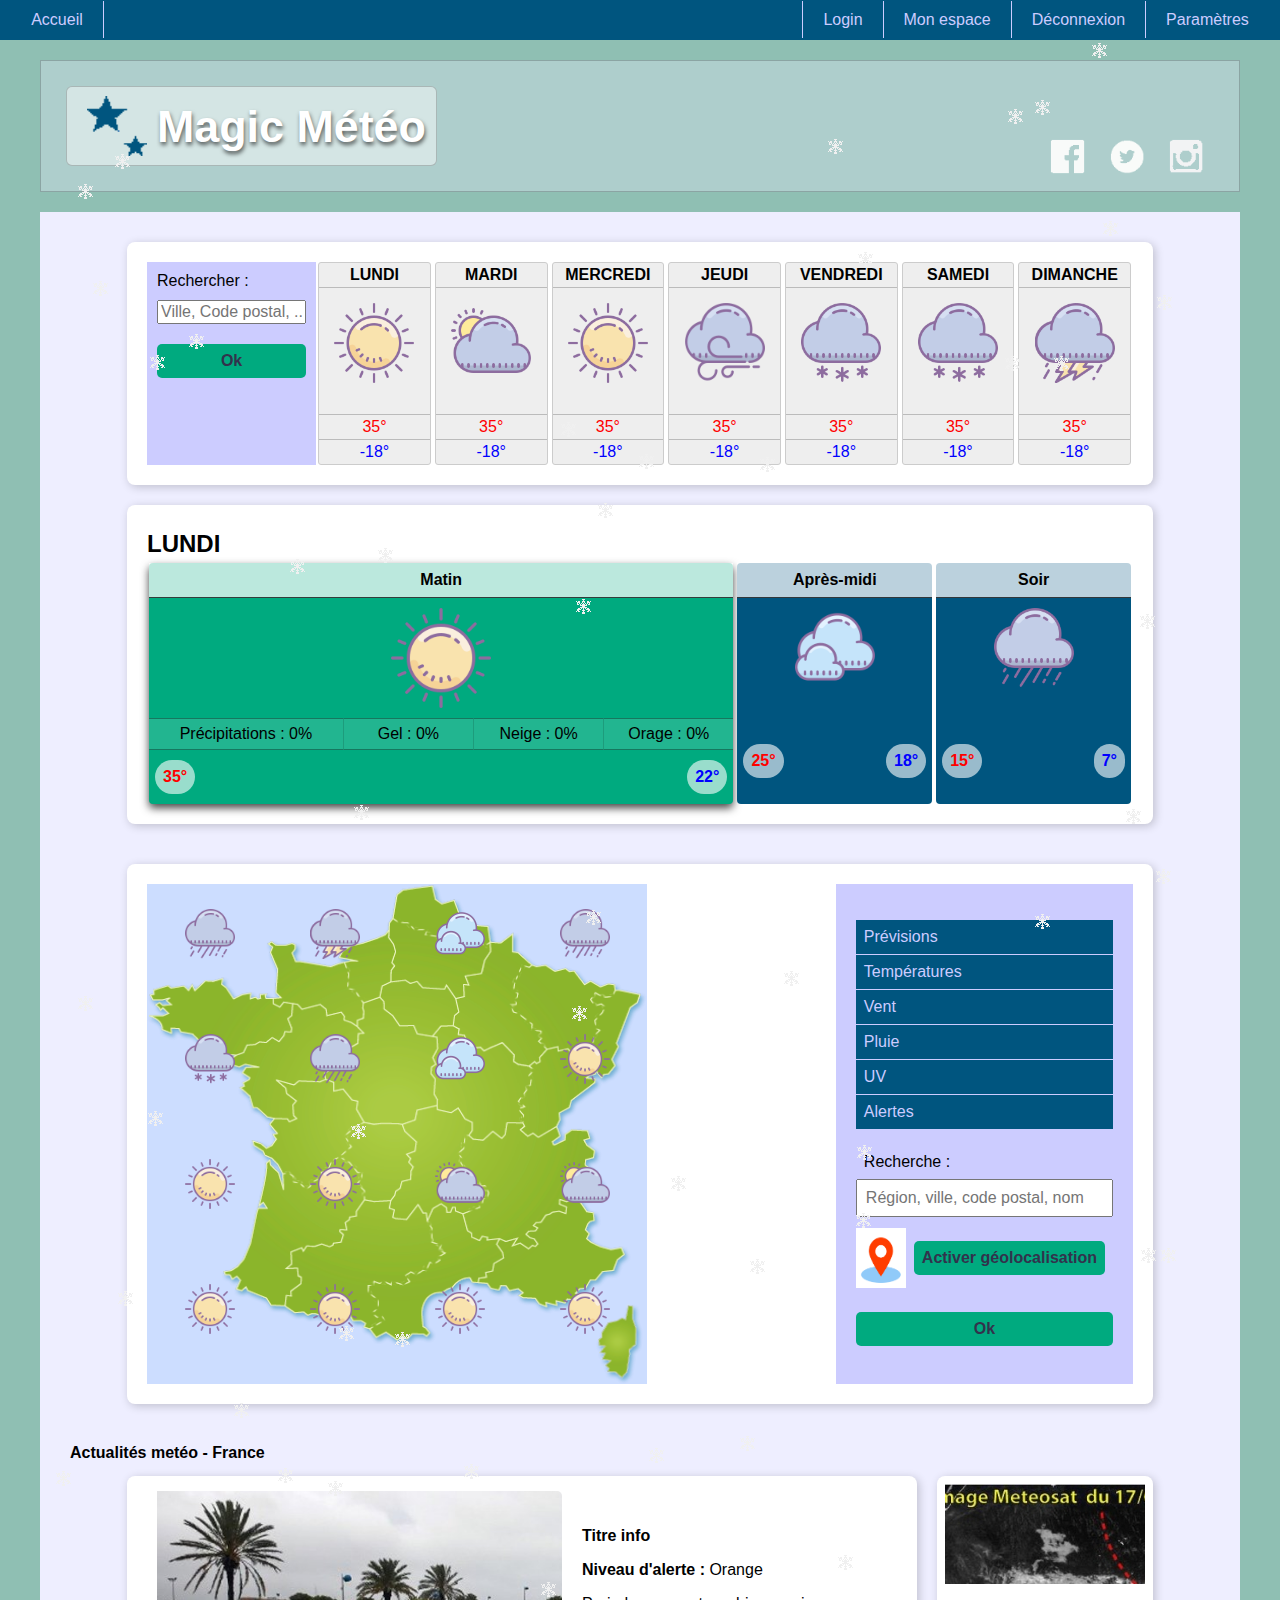
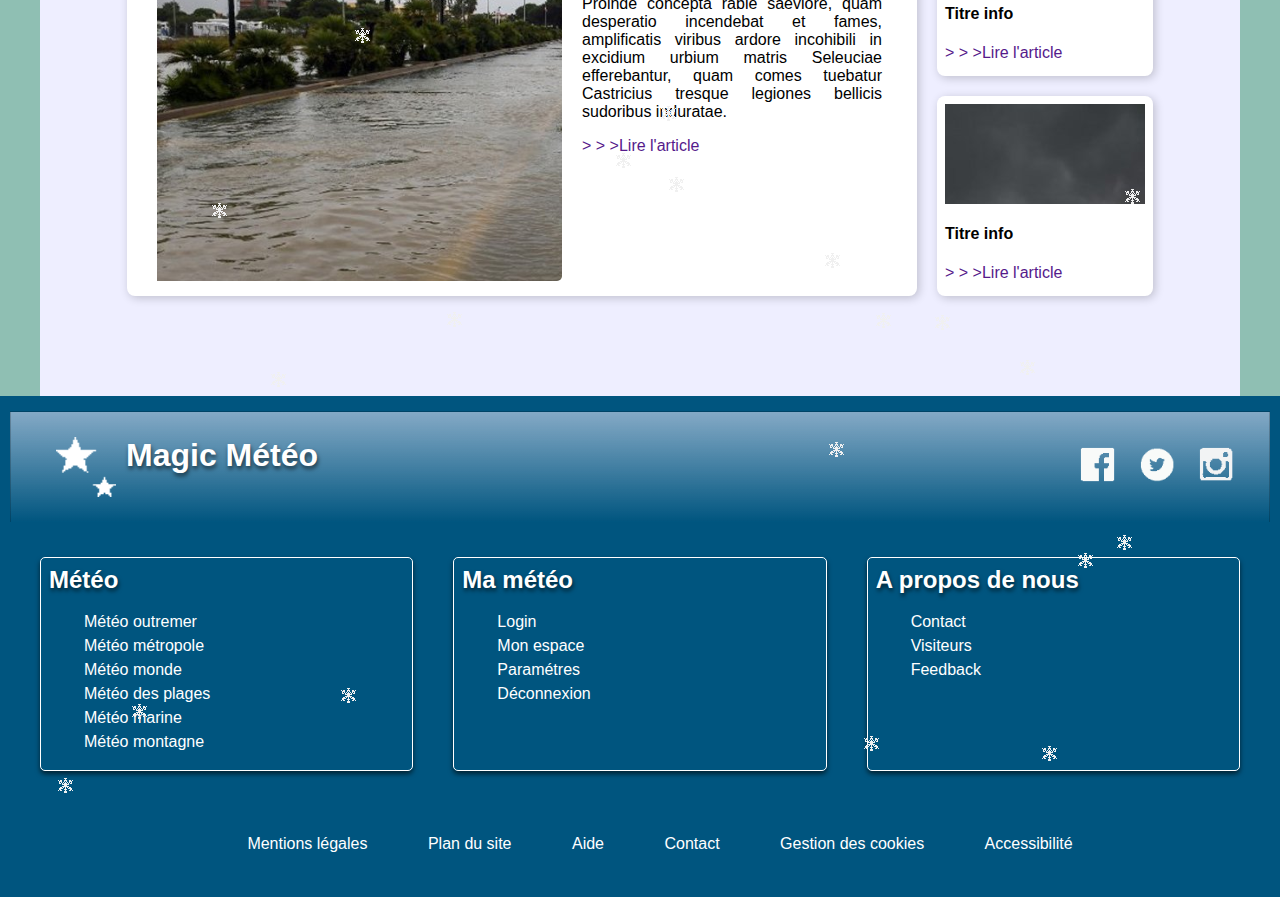
==== commit 366a0160: "footer vraiment fini" ====
--- a/index.html
+++ b/index.html
@@ -377,7 +377,6 @@
                 
                 <a href="index.html"><div class="footerLogo"><img src="img/picto_etoiles_white.png"><h3>Magic Météo</h3></div></a>
                 <div class="logosRS">
-                    <p>Rejoignez nous :     </p>
                     <a href="https://facebook.com" target="_blank"><img src="img/logoFB.png"></a>
                     <a href="https://twitter.com" target="_blank"><img src="img/logoTwitter.png"></a>
                     <a href="https://www.instagram.com" target="_blank"><img src="img/logoInsta.png"></a>
--- a/css/style.css
+++ b/css/style.css
@@ -701,11 +701,18 @@
   background-image: linear-gradient(#eef5, #00557f);
   background-color: #eef5;
 }
-footer .footerHead a {
+footer .footerHead a .footerLogo {
+  display: flex;
+  margin-left: 10px;
   text-decoration: none;
   cursor: pointer;
 }
-footer .footerHead a h3 {
+footer .footerHead a .footerLogo img {
+  width: 60px;
+  height: 60px;
+  margin: 0 10px;
+}
+footer .footerHead a .footerLogo h3 {
   margin: 0;
   font-size: 2em;
   text-shadow: 1px 3px 4px #0009;
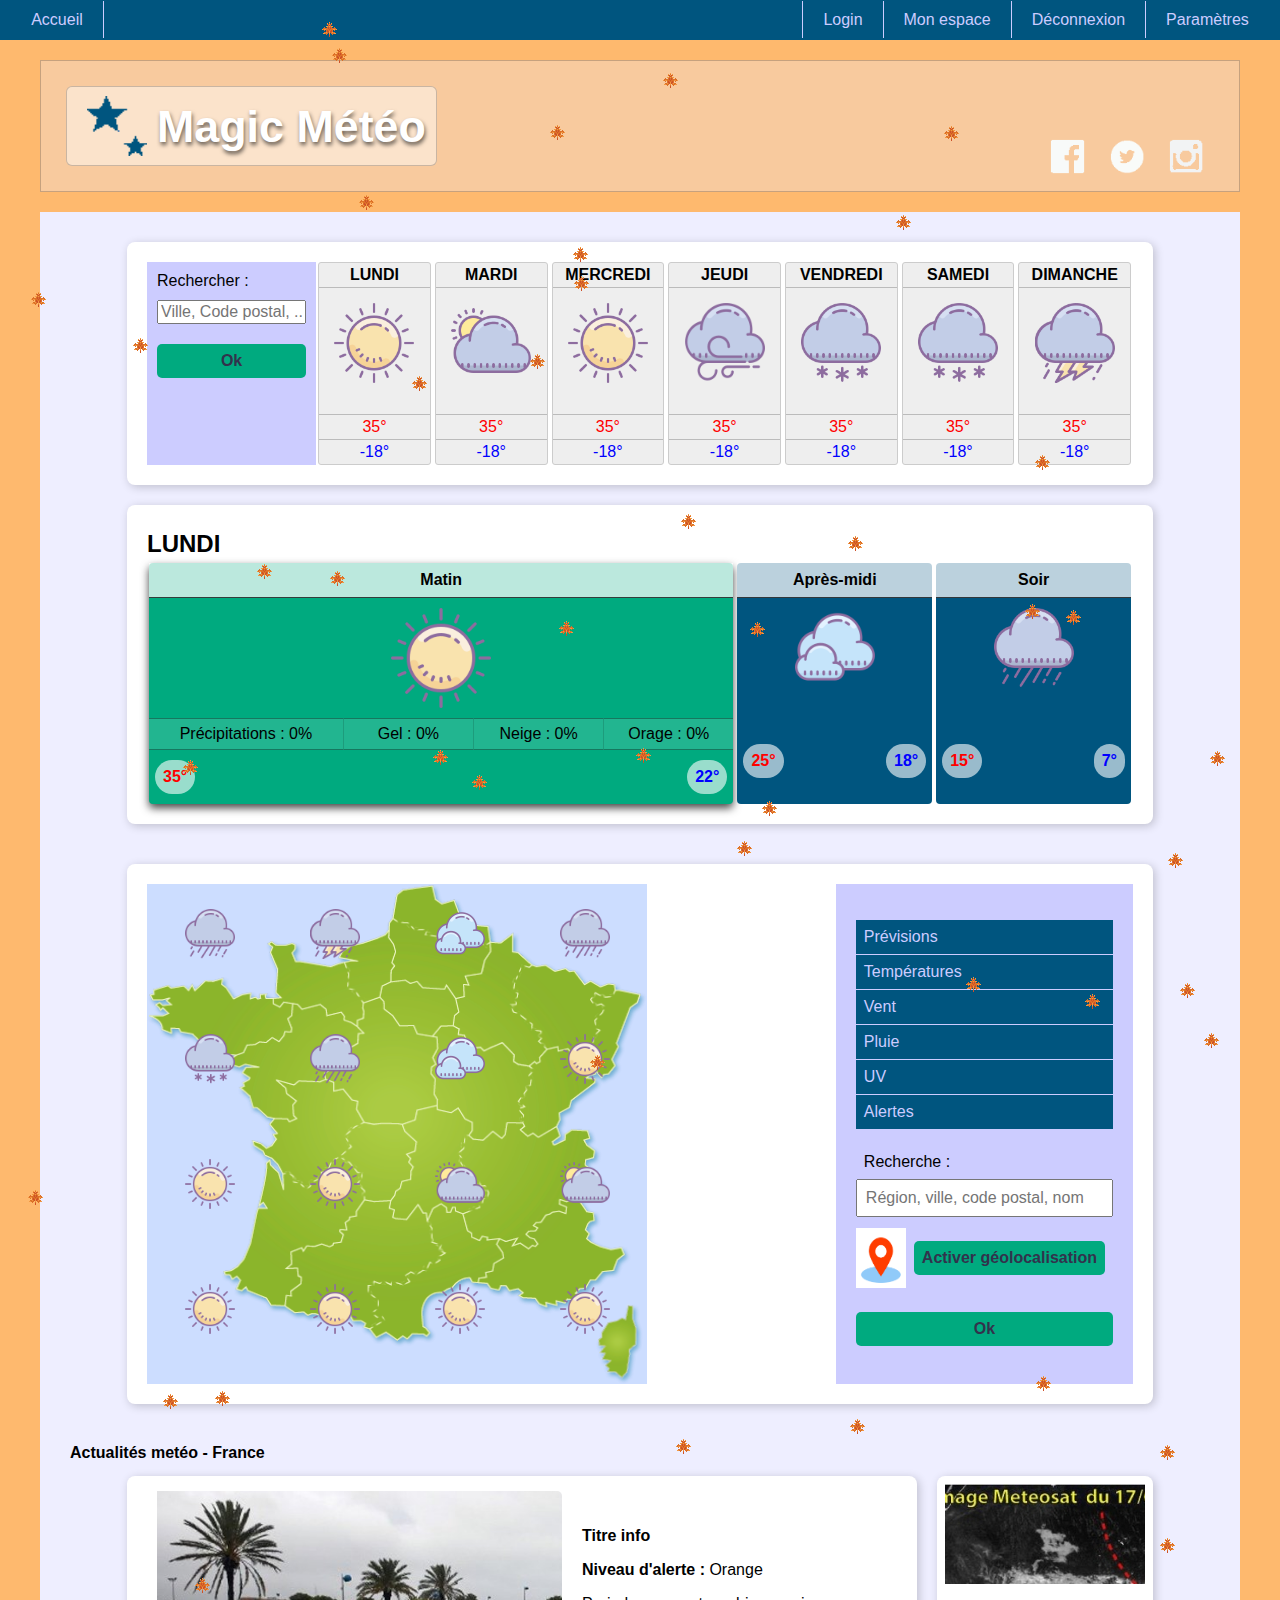
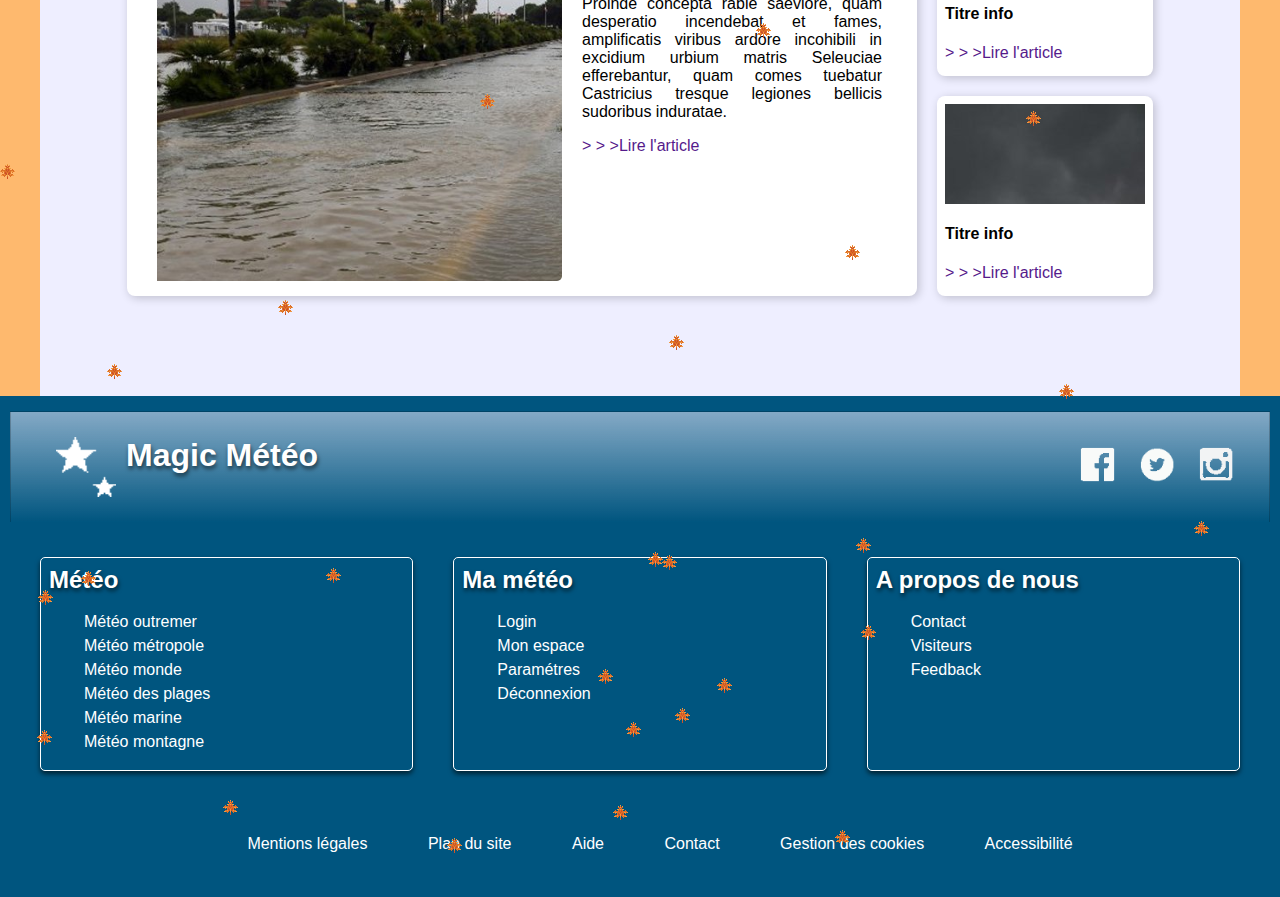
==== commit ce6c03b3: "header et footer fixed" ====
--- a/index.html
+++ b/index.html
@@ -434,8 +434,6 @@
                     </ul>
                 </nav>
             </div>
-
-
         </footer>
         <script type="text/javascript" src="js/background.js"></script>
         <script type="text/javascript" src="js/script.js"></script>
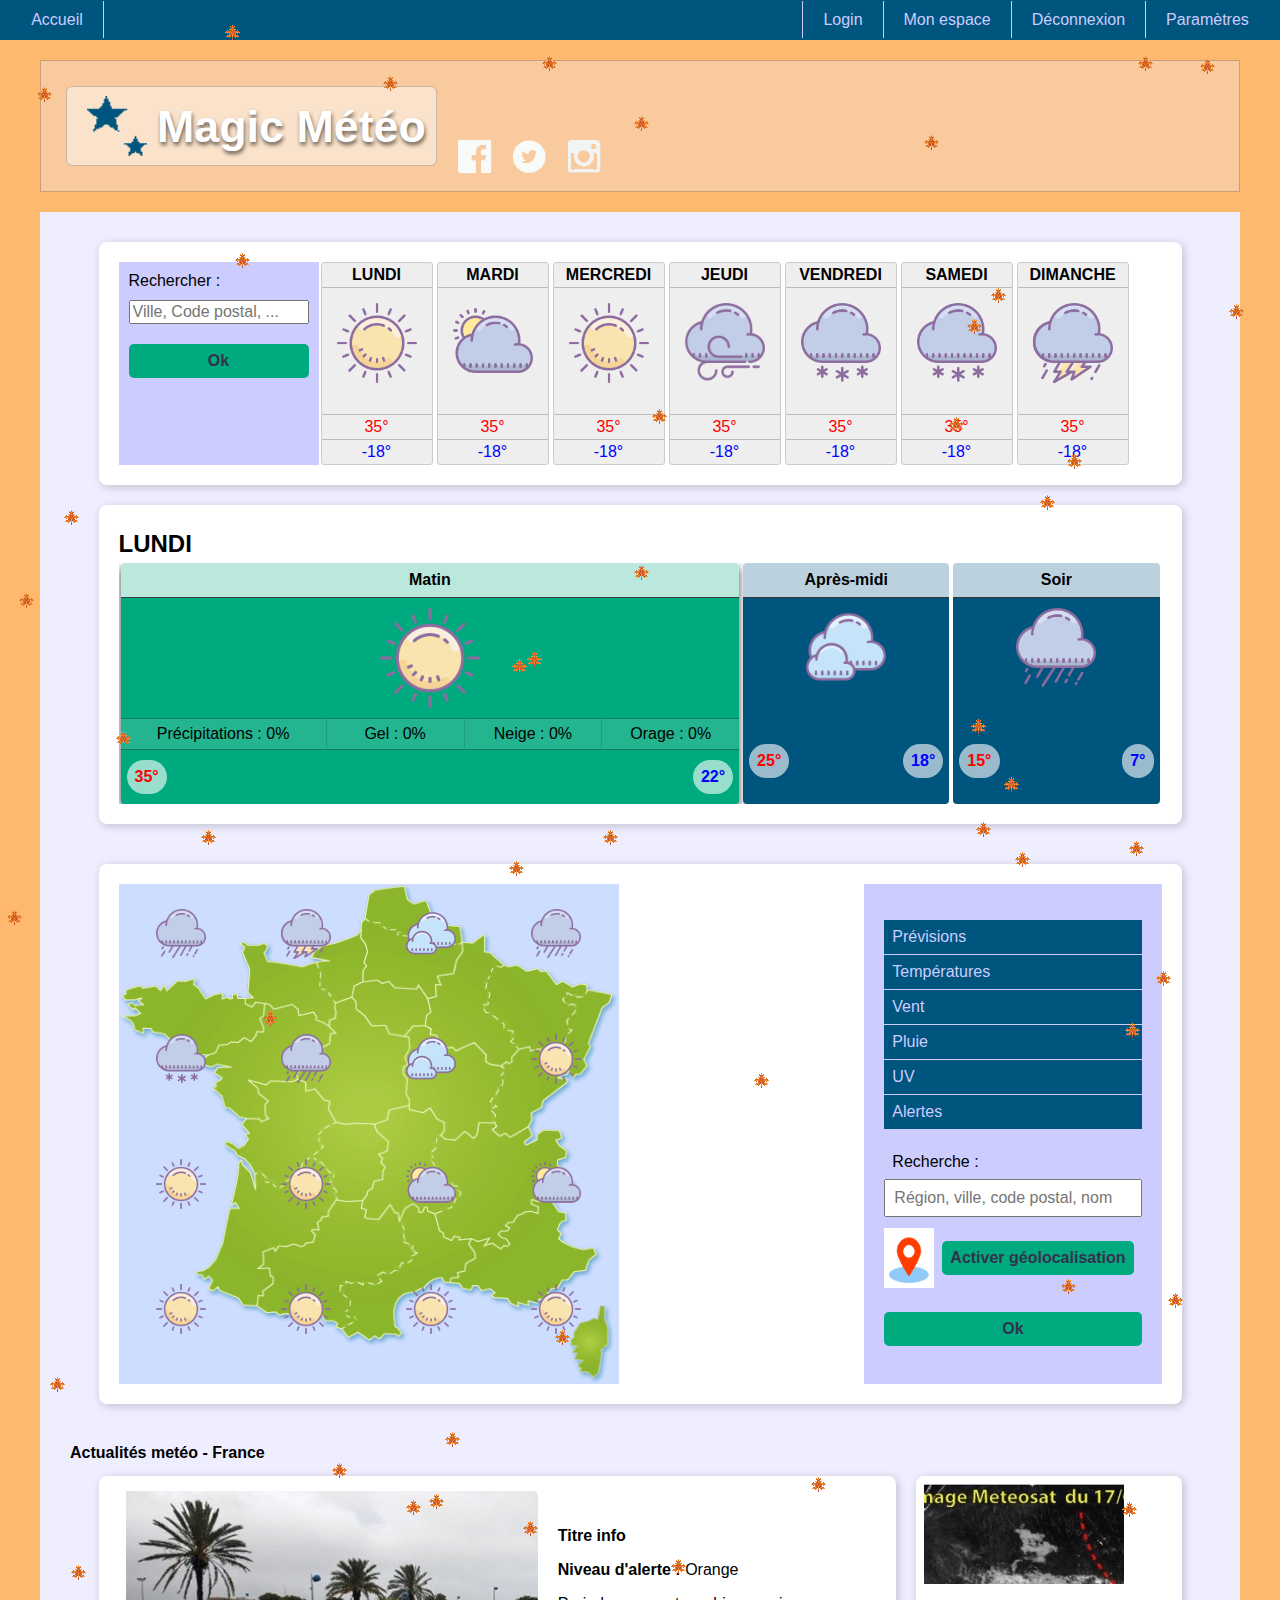
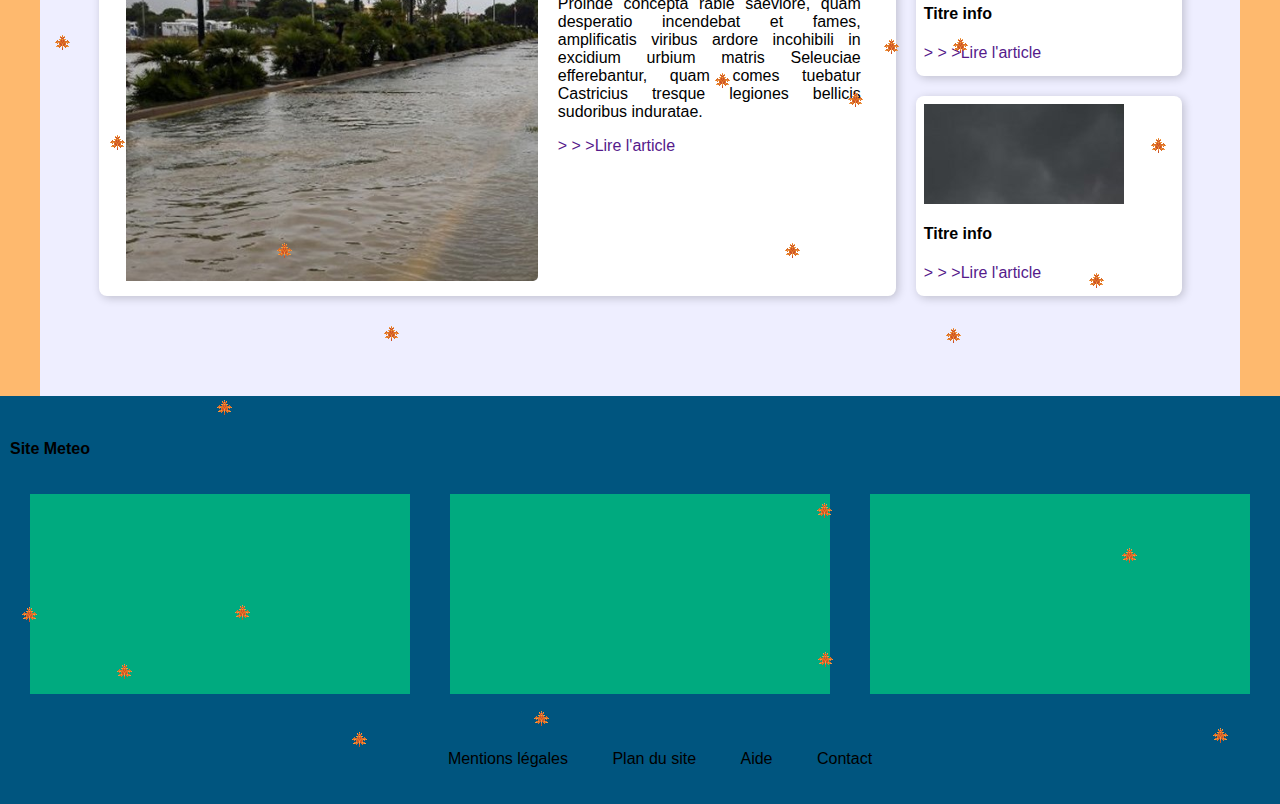
==== commit 94429c66: "responsive (pas au top)" ====
--- a/index.html
+++ b/index.html
@@ -344,7 +344,7 @@
                             <h3>Titre info</h3>
                             <span class="alertLevel"><b>Niveau d'alerte : </b>Orange</span>
                             <p>Proinde concepta rabie saeviore, quam desperatio incendebat et fames, amplificatis viribus ardore incohibili in excidium urbium matris Seleuciae efferebantur, quam comes tuebatur Castricius tresque legiones bellicis sudoribus induratae.</p>
-                            <a class="sourceInfo" href=""> &#62; &#62; &#62;Lire l'article</a>
+                            <a class="sourceInfo" href="">&#62; &#62; &#62;Lire l'article</a>
                         </div>
                     </div>
                     <div class="actuSmall actu">
@@ -374,66 +374,30 @@
         <footer>
 
             <div class="footerHead">    
-                
-                <a href="index.html"><div class="footerLogo"><img src="img/picto_etoiles_white.png"><h3>Magic Météo</h3></div></a>
-                <div class="logosRS">
-                    <a href="https://facebook.com" target="_blank"><img src="img/logoFB.png"></a>
-                    <a href="https://twitter.com" target="_blank"><img src="img/logoTwitter.png"></a>
-                    <a href="https://www.instagram.com" target="_blank"><img src="img/logoInsta.png"></a>
-                </div>
+
+                <div class="footerLogo"><img src=""></div>
+                <div class="footerTitle"><h3>Site Meteo</h3></div>
             </div>
 
             <div class="footerContent">
-                <div class="footer">
-                    <h5>Météo</h5>
-                    <ul>
-                        <li><a href="">Météo outremer</a></li>
-                        <li><a href="">Météo métropole</a></li>
-                        <li><a href="">Météo monde</a></li>
-                        <li><a href="">Météo des plages</a></li>
-                        <li><a href="">Météo marine</a></li>
-                        <li><a href="">Météo montagne</a></li>
-                        
-                        
-                        
-                    </ul>
-                </div>
-                <div class="footer">
-                    <h5>Ma météo</h5>
-                    <ul>
-                        <li><a href="">Login</a></li>
-                        <li><a href="">Mon espace</a></li>
-                        <li><a href="">Paramétres</li>
-                        <li><a href="">Déconnexion</a></li>
-                        
-                    </ul>
-                </div>
-                <div class="footer">
-                    <h5>A propos de nous</h5>
-                    <ul>
-                        <li><a href="">Contact</a></li>
-                        <li><a href="">Visiteurs</a></li>
-                        <li><a href="">Feedback</a></li>
-                        
-                    </ul>
-                </div>
-                
+                <div class="footer"></div>
+                <div class="footer"></div>
+                <div class="footer"></div>
             </div>
 
 
             <div class="footerFooter">
-
                 <nav class="menuFooter">
                     <ul>
                         <li><a href="">Mentions légales</a></li>
                         <li><a href="">Plan du site</a></li>
                         <li><a href="">Aide</a></li>
                         <li><a href="">Contact</a></li>
-                        <li><a href="">Gestion des cookies</a></li>
-                        <li><a href="">Accessibilité</a></li>
                     </ul>
                 </nav>
             </div>
+
+
         </footer>
         <script type="text/javascript" src="js/background.js"></script>
         <script type="text/javascript" src="js/script.js"></script>
--- a/css/style.css
+++ b/css/style.css
@@ -71,6 +71,7 @@
   text-decoration: none;
 }
 .topNavbar ul li form {
+  z-index: 5;
   position: absolute;
   top: 3.6em;
   right: 35em;
@@ -138,9 +139,11 @@
   text-shadow: 1px 3px 4px #0009;
 }
 .headerContent .logosRS {
+  display: flex;
   margin-left: auto;
   position: relative;
   top: 2em;
+  margin: 10px;
 }
 .headerContent .logosRS img {
   width: 35px;
@@ -156,20 +159,79 @@
   padding: 30px 30px 100px 30px;
 }
 
+@media screen and (max-width: 1200px) {
+  .container {
+    width: 95%;
+  }
+
+  .headerContent {
+    width: 95%;
+  }
+}
+@media screen and (max-width: 700px) {
+  .topNavbar {
+    width: 100%;
+  }
+  .topNavbar ul {
+    flex-direction: column;
+    width: 100%;
+    padding: 0;
+    margin: 0;
+  }
+  .topNavbar ul li:first-child {
+    width: 100%;
+    margin: 0;
+  }
+  .topNavbar ul li:first-child a {
+    width: 100%;
+    display: block;
+    margin: 0;
+  }
+  .topNavbar ul li:nth-child(2):hover form {
+    display: none;
+  }
+  .topNavbar ul li a {
+    width: 100%;
+    display: block;
+    margin: 0;
+  }
+  .topNavbar ul li + li > a {
+    border-top: 1px solid;
+  }
+
+  .headerContent {
+    flex-direction: column;
+    padding: 10px;
+    height: 200px;
+  }
+  .headerContent .headerTitle {
+    width: 100%;
+    font-size: 0.8em;
+  }
+  .headerContent .headerTitle img {
+    width: 35px;
+    height: 35px;
+  }
+  .headerContent .logosRS {
+    justify-content: space-around;
+  }
+}
 /*recherche simple - conteneur principal*/
 .simpleSearch {
   display: flex;
-  width: 90%;
+  width: 95%;
   margin: 0 auto 20px auto;
   background-color: #fff;
   padding: 20px;
   border-radius: 8px;
   box-shadow: 2px 2px 10px #0003;
+  position: relative;
 }
 .simpleSearch .simpleSearchForm {
   background-color: #ccf;
   width: 200px;
   padding: 10px;
+  flex-shrink: 0;
 }
 .simpleSearch .simpleSearchForm form input, .simpleSearch .simpleSearchForm form label {
   width: 100%;
@@ -177,10 +239,9 @@
 }
 .simpleSearch .tab_wrapper {
   display: flex;
-  width: 100%;
+  overflow: auto;
 }
 .simpleSearch .tab_wrapper .tab {
-  flex: 1;
   background-color: #eee;
   margin: 0 2px;
   border: 1px solid #ccc;
@@ -226,7 +287,7 @@
   border-radius: 8px;
   box-shadow: 2px 2px 10px #0003;
   padding: 20px;
-  width: 90%;
+  width: 95%;
   margin: 0 auto;
 }
 .simpleSearchDetails .detailsHeader {
@@ -239,6 +300,7 @@
 }
 .simpleSearchDetails .detailsWrapper {
   display: flex;
+  overflow: auto;
 }
 .simpleSearchDetails .detailsWrapper .dayPart {
   background-color: #00557f;
@@ -312,6 +374,14 @@
   border-bottom: 1px solid #000b;
 }
 
+@media all and (max-width: 700px) {
+  .simpleSearchDetails .detailsWrapper .dayPart .icone img {
+    width: 50px;
+  }
+  .simpleSearchDetails .detailsWrapper .active .icone img {
+    width: 65px;
+  }
+}
 /*Recherche Simple*/
 .tab {
   border: 1px solid #bc7d00;
@@ -322,7 +392,7 @@
 .searchMapCont {
   display: flex;
   margin: 40px auto;
-  width: 90%;
+  width: 95%;
   justify-content: space-between;
   background-color: #fff;
   border-radius: 8px;
@@ -332,22 +402,22 @@
 
 /*formulaire d'options recherche sur carte*/
 .searchMap {
-  overflow: hidden;
+  overflow: auto;
   width: 500px;
   height: 500px;
   position: relative;
   background-color: #cdf;
 }
 .searchMap img {
-  width: 100%;
-  height: 100%;
+  width: 500px;
+  height: 500px;
   position: absolute;
 }
 .searchMap .dataGridCont {
   position: absolute;
-  width: 100%;
-  height: 100%;
-  display: Grid;
+  width: 500px;
+  height: 500px;
+  display: grid;
   grid-template-columns: 1fr 1fr 1fr 1fr;
   grid-template-rows: 1fr 1fr 1fr 1fr;
 }
@@ -467,7 +537,7 @@
   grid-template-columns: 3fr 1fr;
   grid-template-rows: 200px 200px;
   grid-gap: 20px;
-  width: 90%;
+  width: 95%;
   margin: 0 auto;
 }
 .actuContainer .actu {
@@ -478,7 +548,7 @@
   padding: 8px;
 }
 .actuContainer .actuBig {
-  grid-column: 1/4;
+  grid-column: 1/2;
   grid-row: 1/3;
   padding: 15px;
   display: flex;
@@ -501,7 +571,7 @@
   text-align: justify;
 }
 .actuContainer .actuSmall {
-  grid-column: 4/5;
+  grid-column: 2/3;
 }
 .actuContainer .actuSmall .actuImg {
   height: 100px;
@@ -510,6 +580,115 @@
 }
 .actuContainer .actuSmall .actuImg img {
   position: relative;
+}
+
+@media all and (max-width: 1200px) {
+  .actuContainer {
+    grid-template-columns: 3fr 1fr;
+    width: 95%;
+  }
+  .actuContainer .actuBig {
+    grid-column: 1/2;
+    position: relative;
+  }
+  .actuContainer .actuBig .actuImg {
+    width: 450px;
+    overflow: hidden;
+    border-radius: 5px;
+  }
+  .actuContainer .actuBig .actuImg img {
+    position: relative;
+    height: 100%;
+    right: calc(100% / 2 - 225px);
+  }
+  .actuContainer .actuBig .articleExtrait {
+    position: relative;
+    flex: 1;
+    padding: 20px;
+    text-align: justify;
+  }
+  .actuContainer .actuSmall {
+    grid-column: 2/3;
+  }
+  .actuContainer .actuSmall .actuImg {
+    height: 80px;
+    width: 150px;
+    overflow: hidden;
+  }
+  .actuContainer .actuSmall .actuImg img {
+    position: relative;
+  }
+}
+@media all and (max-width: 1000px) {
+  .actuContainer {
+    display: block;
+  }
+  .actuContainer .actuBig {
+    display: block;
+  }
+  .actuContainer .actuBig .actuImg {
+    display: block;
+    width: 100%;
+    margin: 0;
+  }
+  .actuContainer .actuBig .articleExtrait {
+    display: block;
+    text-align: justify;
+    position: absolute;
+    bottom: 15px;
+    background-color: #fff8;
+    padding: 10px 40px;
+  }
+  .actuContainer .actuSmall {
+    position: relative;
+    display: inline-block;
+    margin: 20px 0;
+  }
+  .actuContainer .actuSmall .actuImg {
+    height: 200px;
+    width: 200px;
+    overflow: hidden;
+  }
+  .actuContainer .actuSmall .actuImg img {
+    position: relative;
+    height: 200px;
+  }
+}
+/*footer*/
+footer {
+  display: block;
+  background-color: #00557f;
+  padding: 10px 10px 0 10px;
+  width: 100%;
+}
+footer .footerContent {
+  display: flex;
+  justify-content: center;
+}
+footer .footerContent .footer {
+  margin: 20px;
+  flex: 30%;
+  height: 200px;
+  background-color: #00aa7f;
+}
+@media (max-width: 600px) {
+  footer .footerContent {
+    flex-direction: column;
+  }
+}
+footer .footerFooter {
+  display: flex;
+  justify-content: center;
+}
+footer .footerFooter ul li {
+  list-style: none;
+  display: inline-block;
+  font-size: 14px;
+  margin: 20px;
+}
+footer .footerFooter ul li a {
+  color: inherit;
+  text-decoration: none;
 }
 
 /*Login page*/
@@ -682,97 +861,4 @@
   display: none;
 }
 
-/*footer*/
-footer {
-  display: block;
-  background-color: #00557f;
-  padding: 10px 10px 0 10px;
-  width: 100%;
-  color: #ffffff;
-}
-footer .footerHead {
-  display: flex;
-  align-items: center;
-  justify-content: flex-start;
-  margin: 5px auto;
-  border: 1px solid #0003;
-  border-bottom: none;
-  padding: 25px;
-  background-image: linear-gradient(#eef5, #00557f);
-  background-color: #eef5;
-}
-footer .footerHead a .footerLogo {
-  display: flex;
-  margin-left: 10px;
-  text-decoration: none;
-  cursor: pointer;
-}
-footer .footerHead a .footerLogo img {
-  width: 60px;
-  height: 60px;
-  margin: 0 10px;
-}
-footer .footerHead a .footerLogo h3 {
-  margin: 0;
-  font-size: 2em;
-  text-shadow: 1px 3px 4px #0009;
-  color: #ffffff;
-}
-footer .footerHead .logosRS {
-  margin-left: auto;
-  position: relative;
-}
-footer .footerHead .logosRS img {
-  width: 35px;
-  height: 35px;
-  margin: 0 10px;
-}
-footer .footerContent {
-  display: flex;
-  padding: 10px 10px 0 10px;
-}
-footer .footerContent .footer {
-  border: 1px solid;
-  border-radius: 5px;
-  box-shadow: 0 3px 5px #0009;
-  margin: 20px;
-  flex: 30%;
-}
-footer .footerContent .footer h5 {
-  margin: 8px;
-  font-size: 1.5em;
-  text-shadow: 1px 3px 4px #0009;
-}
-footer .footerContent .footer ul li {
-  list-style: none;
-  padding: 3px;
-}
-footer .footerContent .footer ul li a {
-  color: inherit;
-  text-decoration: none;
-  cursor: pointer;
-}
-@media (max-width: 600px) {
-  footer .footerContent {
-    flex-direction: column;
-  }
-}
-footer .footerFooter {
-  display: flex;
-  justify-content: center;
-}
-footer .footerFooter ul li {
-  list-style: none;
-  display: inline-block;
-  font-size: 14px;
-  margin: 20px;
-}
-footer .footerFooter ul li a {
-  color: inherit;
-  text-decoration: none;
-  display: block;
-  padding: 8px;
-  cursor: pointer;
-}
-
 /*# sourceMappingURL=style.css.map */
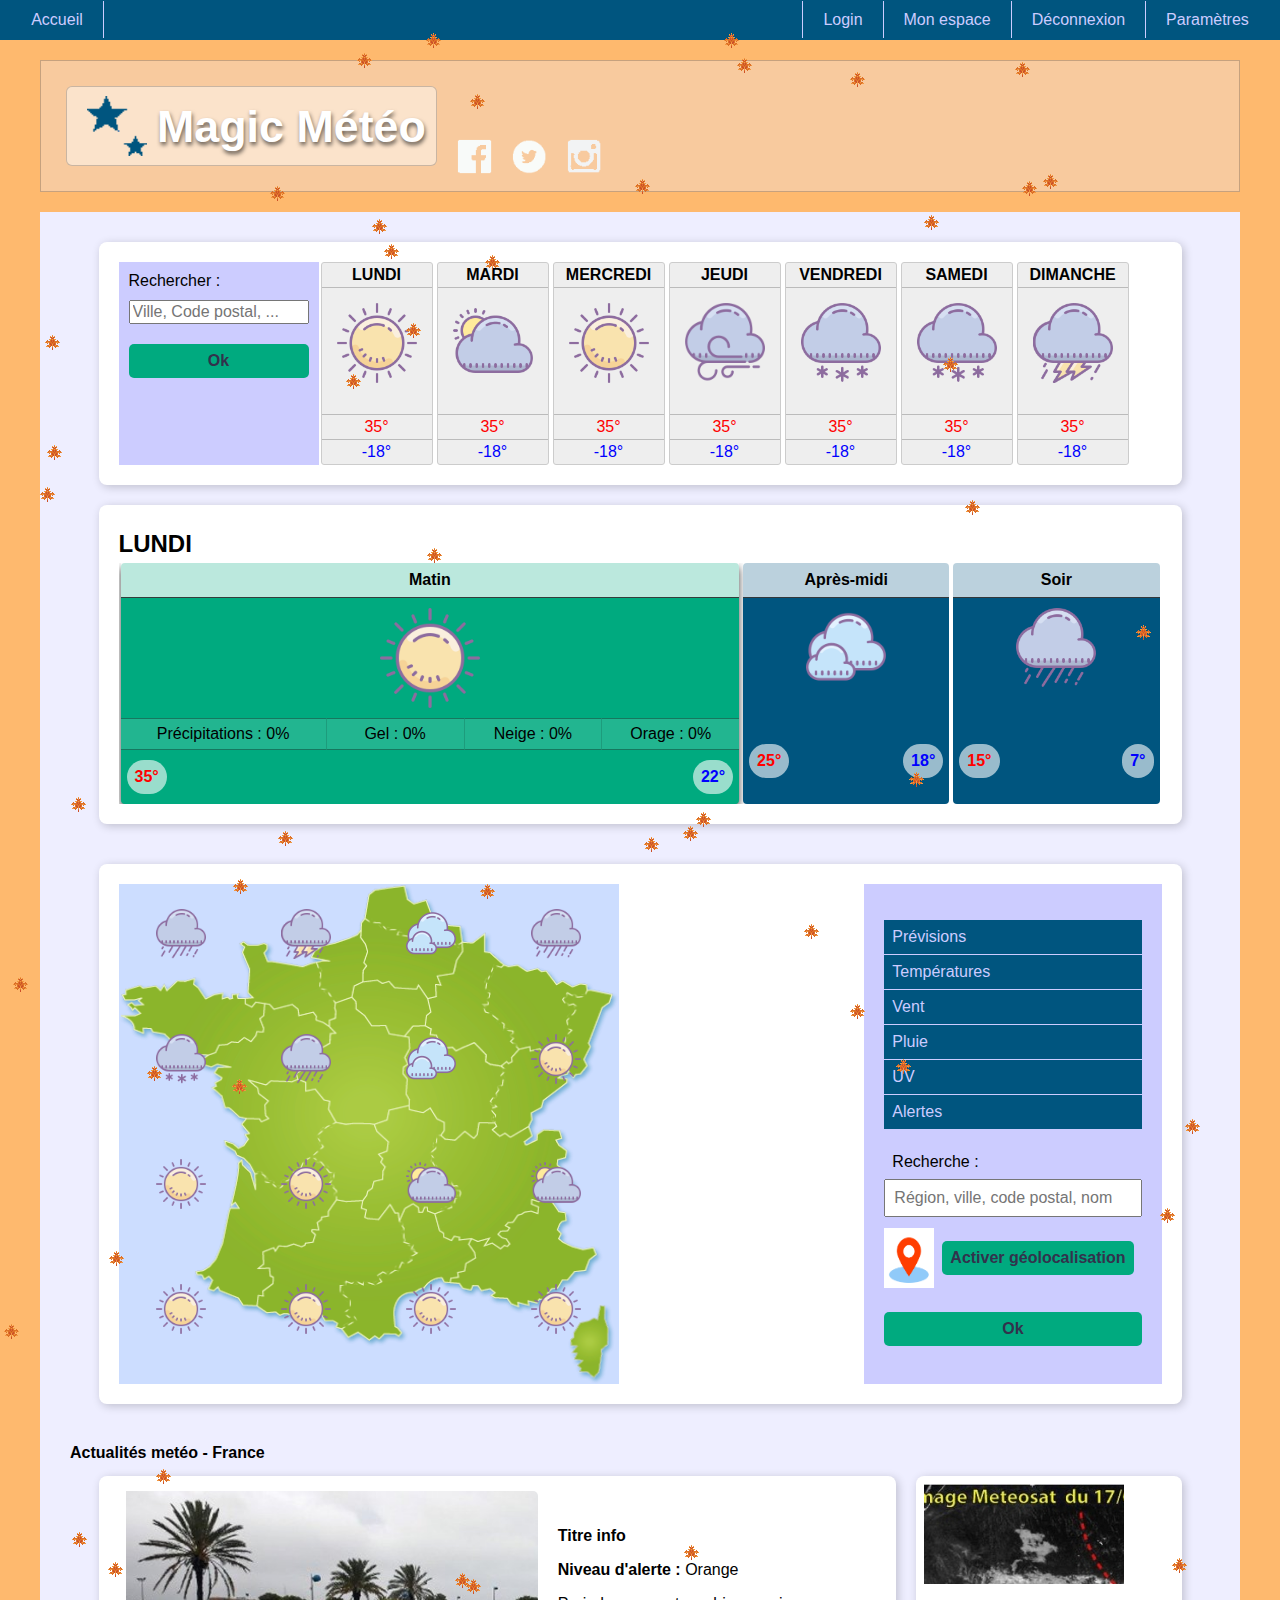
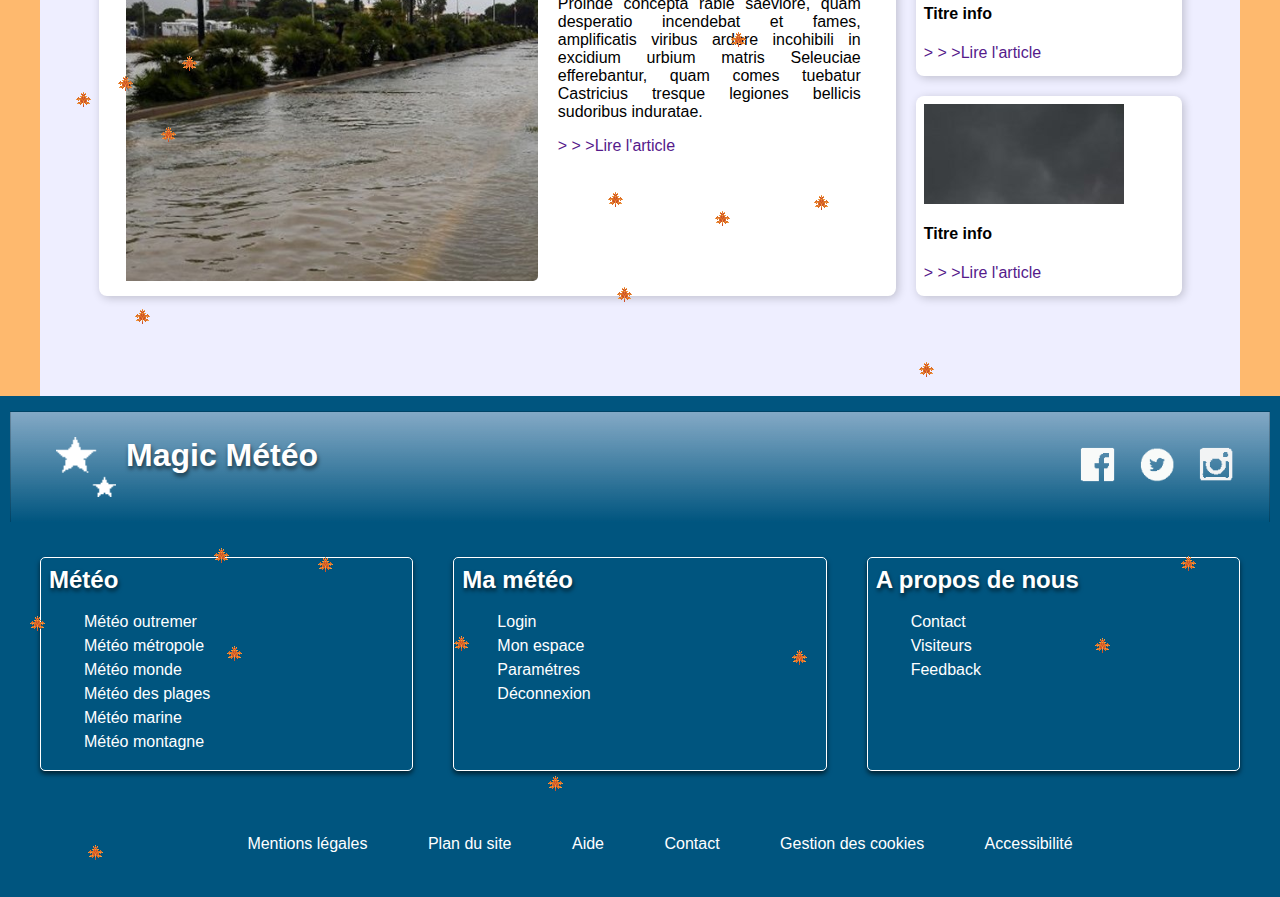
==== commit cef40017: "test merge" ====
--- a/index.html
+++ b/index.html
@@ -374,30 +374,66 @@
         <footer>
 
             <div class="footerHead">    
-
-                <div class="footerLogo"><img src=""></div>
-                <div class="footerTitle"><h3>Site Meteo</h3></div>
+                
+                <a href="index.html"><div class="footerLogo"><img src="img/picto_etoiles_white.png"><h3>Magic Météo</h3></div></a>
+                <div class="logosRS">
+                    <a href="https://facebook.com" target="_blank"><img src="img/logoFB.png"></a>
+                    <a href="https://twitter.com" target="_blank"><img src="img/logoTwitter.png"></a>
+                    <a href="https://www.instagram.com" target="_blank"><img src="img/logoInsta.png"></a>
+                </div>
             </div>
 
             <div class="footerContent">
-                <div class="footer"></div>
-                <div class="footer"></div>
-                <div class="footer"></div>
+                <div class="footer">
+                    <h5>Météo</h5>
+                    <ul>
+                        <li><a href="">Météo outremer</a></li>
+                        <li><a href="">Météo métropole</a></li>
+                        <li><a href="">Météo monde</a></li>
+                        <li><a href="">Météo des plages</a></li>
+                        <li><a href="">Météo marine</a></li>
+                        <li><a href="">Météo montagne</a></li>
+                        
+                        
+                        
+                    </ul>
+                </div>
+                <div class="footer">
+                    <h5>Ma météo</h5>
+                    <ul>
+                        <li><a href="">Login</a></li>
+                        <li><a href="">Mon espace</a></li>
+                        <li><a href="">Paramétres</li>
+                        <li><a href="">Déconnexion</a></li>
+                        
+                    </ul>
+                </div>
+                <div class="footer">
+                    <h5>A propos de nous</h5>
+                    <ul>
+                        <li><a href="">Contact</a></li>
+                        <li><a href="">Visiteurs</a></li>
+                        <li><a href="">Feedback</a></li>
+                        
+                    </ul>
+                </div>
+                
             </div>
 
 
             <div class="footerFooter">
+
                 <nav class="menuFooter">
                     <ul>
                         <li><a href="">Mentions légales</a></li>
                         <li><a href="">Plan du site</a></li>
                         <li><a href="">Aide</a></li>
                         <li><a href="">Contact</a></li>
+                        <li><a href="">Gestion des cookies</a></li>
+                        <li><a href="">Accessibilité</a></li>
                     </ul>
                 </nav>
             </div>
-
-
         </footer>
         <script type="text/javascript" src="js/background.js"></script>
         <script type="text/javascript" src="js/script.js"></script>
--- a/css/style.css
+++ b/css/style.css
@@ -654,43 +654,6 @@
     height: 200px;
   }
 }
-/*footer*/
-footer {
-  display: block;
-  background-color: #00557f;
-  padding: 10px 10px 0 10px;
-  width: 100%;
-}
-footer .footerContent {
-  display: flex;
-  justify-content: center;
-}
-footer .footerContent .footer {
-  margin: 20px;
-  flex: 30%;
-  height: 200px;
-  background-color: #00aa7f;
-}
-@media (max-width: 600px) {
-  footer .footerContent {
-    flex-direction: column;
-  }
-}
-footer .footerFooter {
-  display: flex;
-  justify-content: center;
-}
-footer .footerFooter ul li {
-  list-style: none;
-  display: inline-block;
-  font-size: 14px;
-  margin: 20px;
-}
-footer .footerFooter ul li a {
-  color: inherit;
-  text-decoration: none;
-}
-
 /*Login page*/
 .loginContentPage {
   /*Design boutons*/
@@ -861,4 +824,97 @@
   display: none;
 }
 
+/*footer*/
+footer {
+  display: block;
+  background-color: #00557f;
+  padding: 10px 10px 0 10px;
+  width: 100%;
+  color: #ffffff;
+}
+footer .footerHead {
+  display: flex;
+  align-items: center;
+  justify-content: flex-start;
+  margin: 5px auto;
+  border: 1px solid #0003;
+  border-bottom: none;
+  padding: 25px;
+  background-image: linear-gradient(#eef5, #00557f);
+  background-color: #eef5;
+}
+footer .footerHead a .footerLogo {
+  display: flex;
+  margin-left: 10px;
+  text-decoration: none;
+  cursor: pointer;
+}
+footer .footerHead a .footerLogo img {
+  width: 60px;
+  height: 60px;
+  margin: 0 10px;
+}
+footer .footerHead a .footerLogo h3 {
+  margin: 0;
+  font-size: 2em;
+  text-shadow: 1px 3px 4px #0009;
+  color: #ffffff;
+}
+footer .footerHead .logosRS {
+  margin-left: auto;
+  position: relative;
+}
+footer .footerHead .logosRS img {
+  width: 35px;
+  height: 35px;
+  margin: 0 10px;
+}
+footer .footerContent {
+  display: flex;
+  padding: 10px 10px 0 10px;
+}
+footer .footerContent .footer {
+  border: 1px solid;
+  border-radius: 5px;
+  box-shadow: 0 3px 5px #0009;
+  margin: 20px;
+  flex: 30%;
+}
+footer .footerContent .footer h5 {
+  margin: 8px;
+  font-size: 1.5em;
+  text-shadow: 1px 3px 4px #0009;
+}
+footer .footerContent .footer ul li {
+  list-style: none;
+  padding: 3px;
+}
+footer .footerContent .footer ul li a {
+  color: inherit;
+  text-decoration: none;
+  cursor: pointer;
+}
+@media (max-width: 600px) {
+  footer .footerContent {
+    flex-direction: column;
+  }
+}
+footer .footerFooter {
+  display: flex;
+  justify-content: center;
+}
+footer .footerFooter ul li {
+  list-style: none;
+  display: inline-block;
+  font-size: 14px;
+  margin: 20px;
+}
+footer .footerFooter ul li a {
+  color: inherit;
+  text-decoration: none;
+  display: block;
+  padding: 8px;
+  cursor: pointer;
+}
+
 /*# sourceMappingURL=style.css.map */
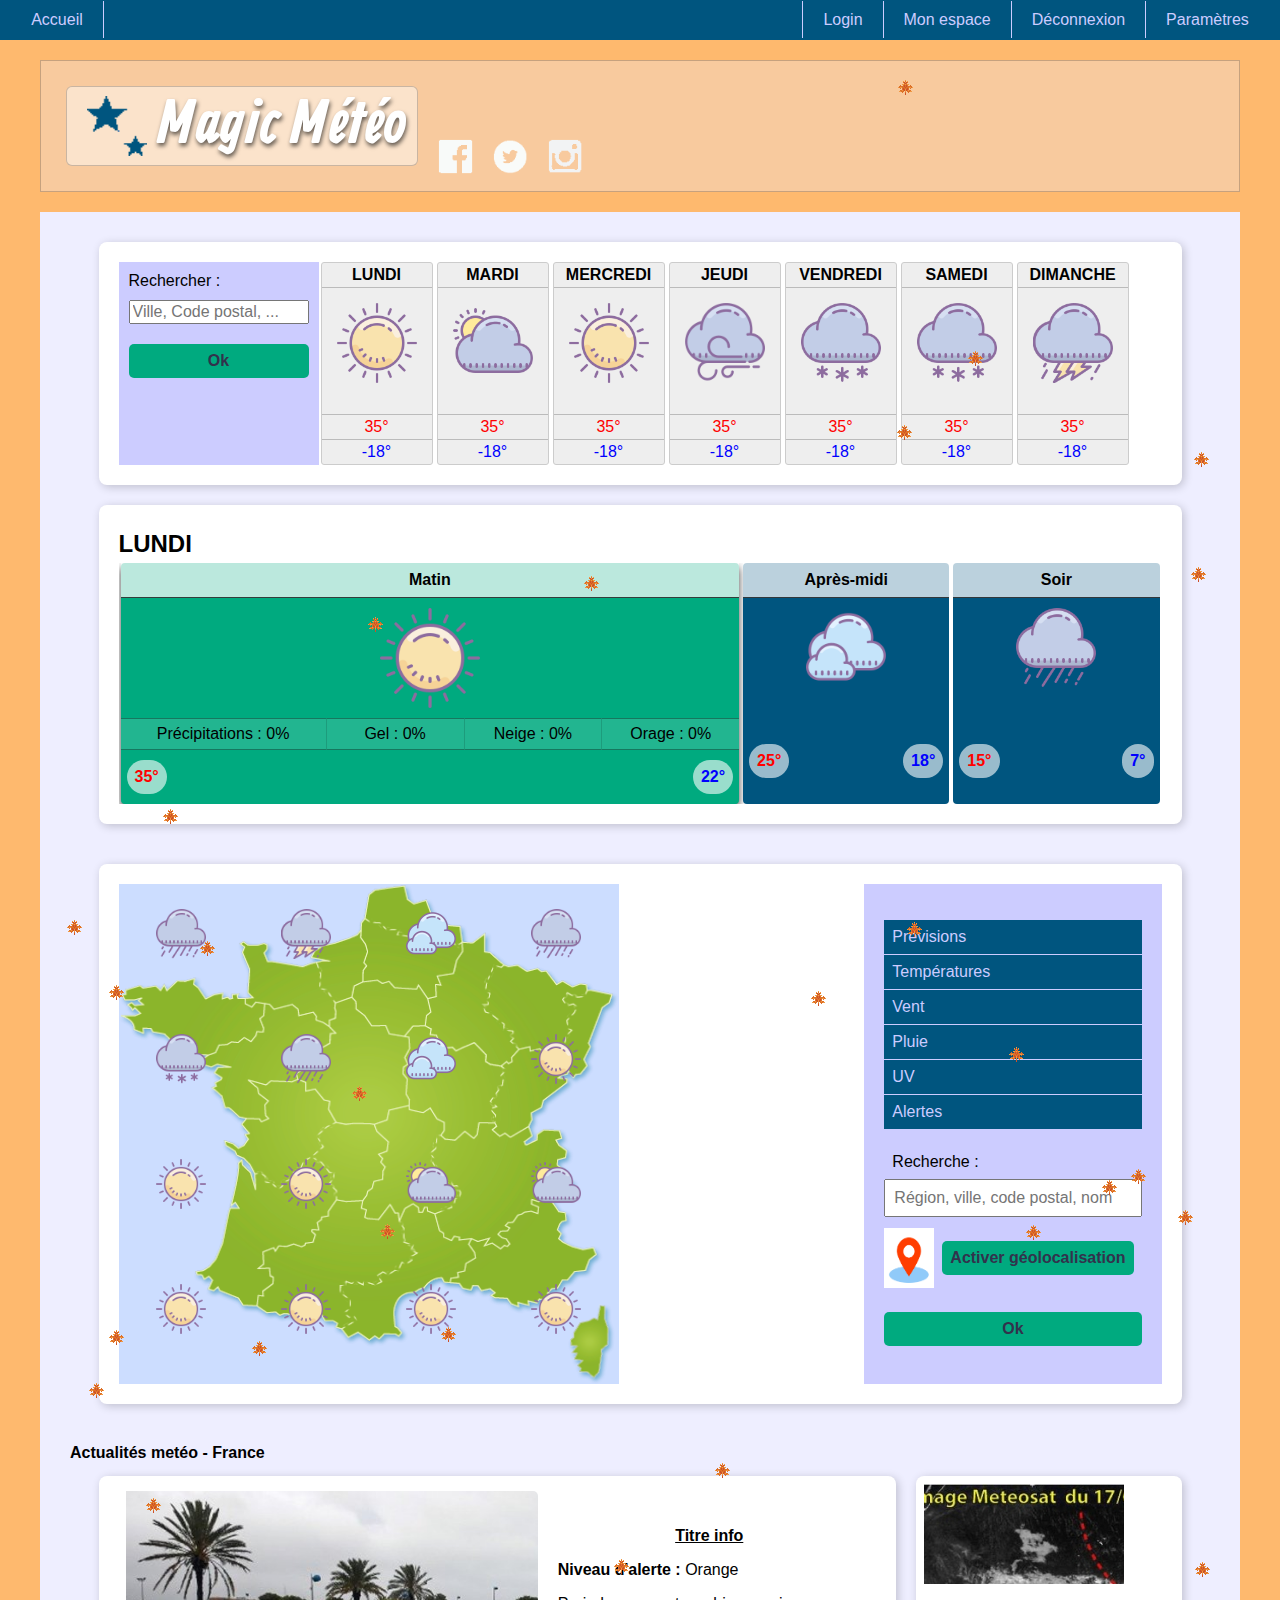
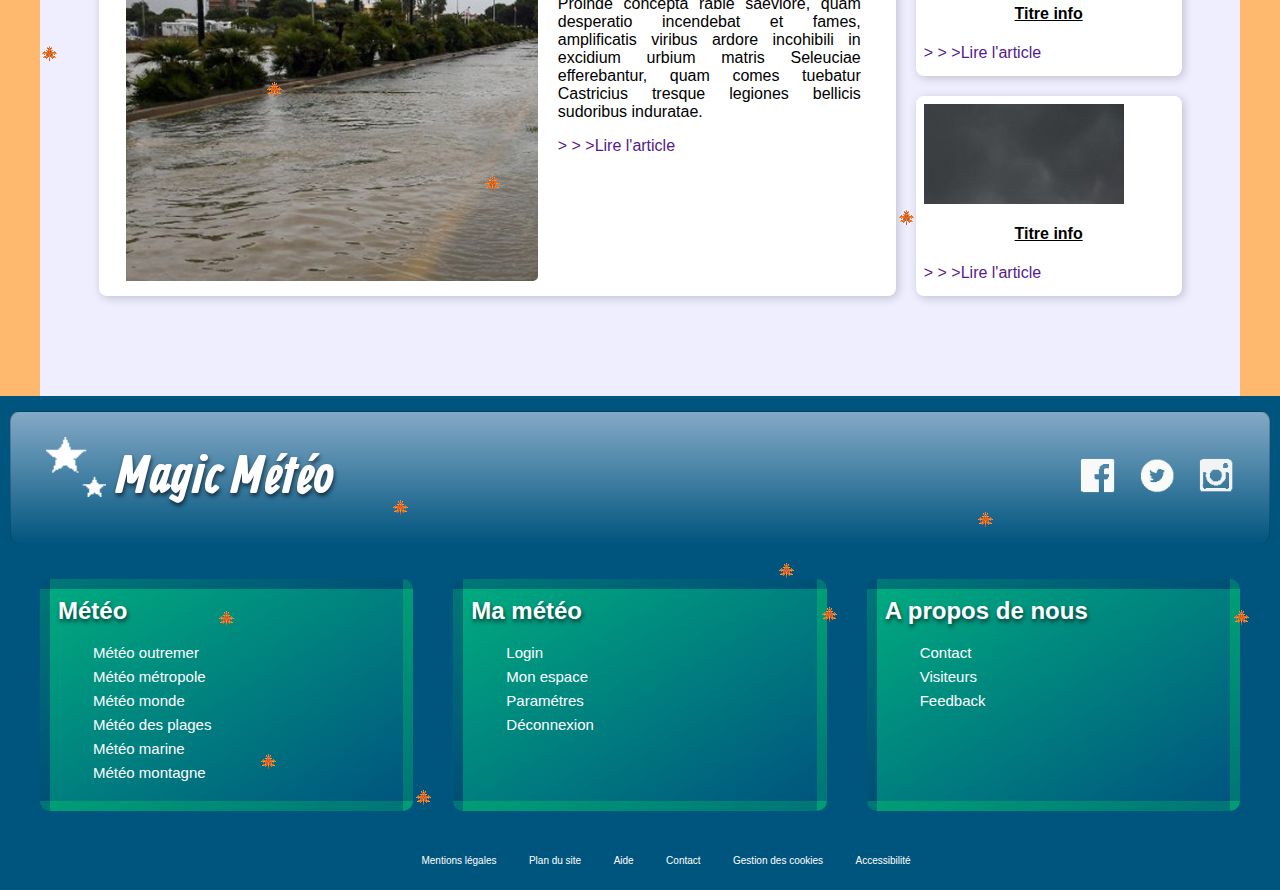
==== commit 64549f37: "peaufinage" ====
--- a/index.html
+++ b/index.html
@@ -4,7 +4,9 @@
         <meta charset="utf-8">
         <link href='css/style.css' rel='stylesheet' type='text/css'>
         <title>Magic Meteo</title>
-        
+        <style>
+            @import url('https://fonts.googleapis.com/css?family=Ranga');
+        </style> 
     </head>
     <body>
         <header>
--- a/css/style.css
+++ b/css/style.css
@@ -134,9 +134,10 @@
 }
 .headerContent .headerTitle h1 {
   margin: 0;
-  font-size: 2.8em;
+  font-size: 4em;
   color: #fff;
   text-shadow: 1px 3px 4px #0009;
+  font-family: "Ranga", cursive !important;
 }
 .headerContent .logosRS {
   display: flex;
@@ -539,6 +540,10 @@
   grid-gap: 20px;
   width: 95%;
   margin: 0 auto;
+}
+.actuContainer h4, .actuContainer h3 {
+  text-align: center;
+  text-decoration: underline;
 }
 .actuContainer .actu {
   position: relative;
@@ -838,6 +843,7 @@
   justify-content: flex-start;
   margin: 5px auto;
   border: 1px solid #0003;
+  border-radius: 10px;
   border-bottom: none;
   padding: 25px;
   background-image: linear-gradient(#eef5, #00557f);
@@ -845,7 +851,6 @@
 }
 footer .footerHead a .footerLogo {
   display: flex;
-  margin-left: 10px;
   text-decoration: none;
   cursor: pointer;
 }
@@ -855,8 +860,9 @@
   margin: 0 10px;
 }
 footer .footerHead a .footerLogo h3 {
+  font-family: "Ranga", cursive !important;
   margin: 0;
-  font-size: 2em;
+  font-size: 3.5em;
   text-shadow: 1px 3px 4px #0009;
   color: #ffffff;
 }
@@ -874,9 +880,10 @@
   padding: 10px 10px 0 10px;
 }
 footer .footerContent .footer {
-  border: 1px solid;
-  border-radius: 5px;
-  box-shadow: 0 3px 5px #0009;
+  border: 10px solid #0001;
+  border-radius: 10px;
+  box-shadow: 5px 5px 0 0 2px #0009;
+  background-image: linear-gradient(to bottom right, #00aa7f, #00557f);
   margin: 20px;
   flex: 30%;
 }
@@ -890,10 +897,14 @@
   padding: 3px;
 }
 footer .footerContent .footer ul li a {
+  font-size: 15px;
   color: inherit;
   text-decoration: none;
   cursor: pointer;
 }
+footer .footerContent .footer ul li a:hover {
+  color: #004433;
+}
 @media (max-width: 600px) {
   footer .footerContent {
     flex-direction: column;
@@ -902,19 +913,23 @@
 footer .footerFooter {
   display: flex;
   justify-content: center;
+  margin: auto;
 }
 footer .footerFooter ul li {
   list-style: none;
   display: inline-block;
-  font-size: 14px;
-  margin: 20px;
+  margin-left: 12px;
 }
 footer .footerFooter ul li a {
+  font-size: 10px;
   color: inherit;
   text-decoration: none;
   display: block;
   padding: 8px;
   cursor: pointer;
 }
+footer .footerFooter ul li a:hover {
+  text-decoration: underline;
+}
 
 /*# sourceMappingURL=style.css.map */
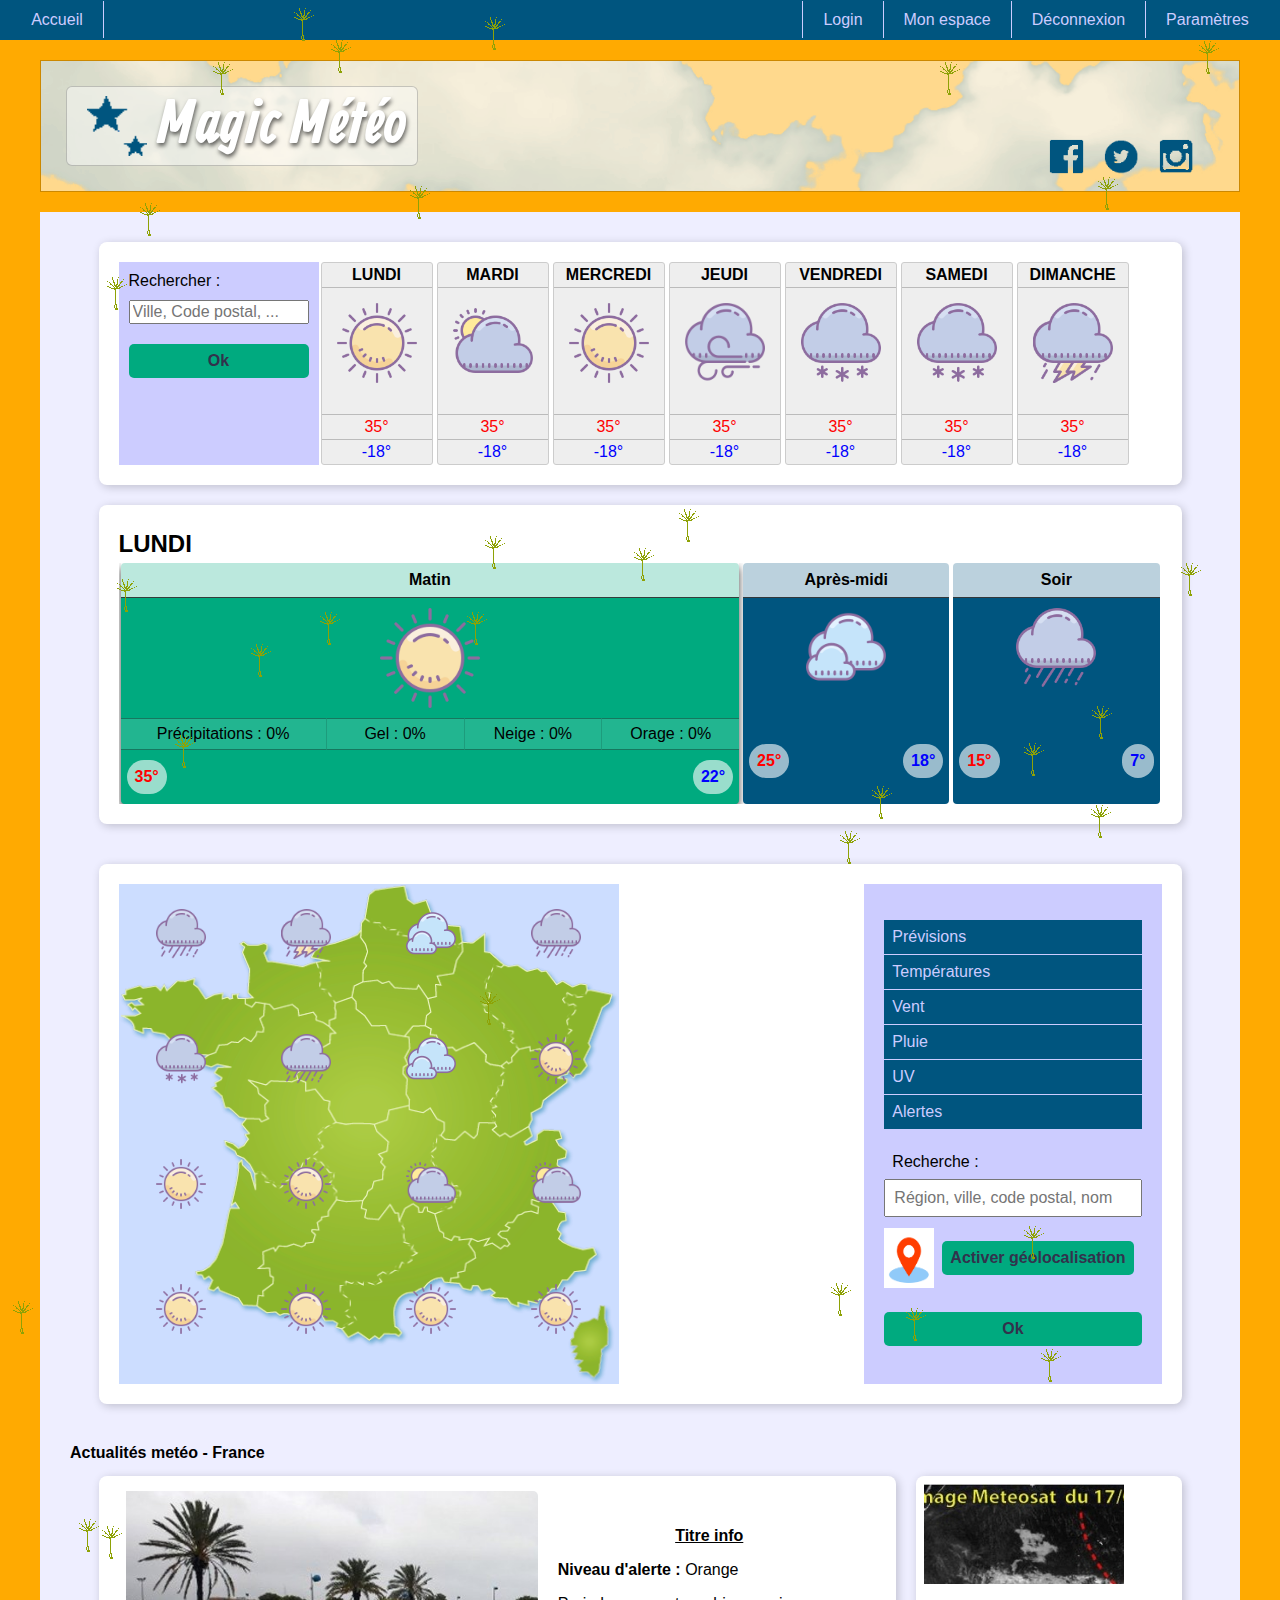
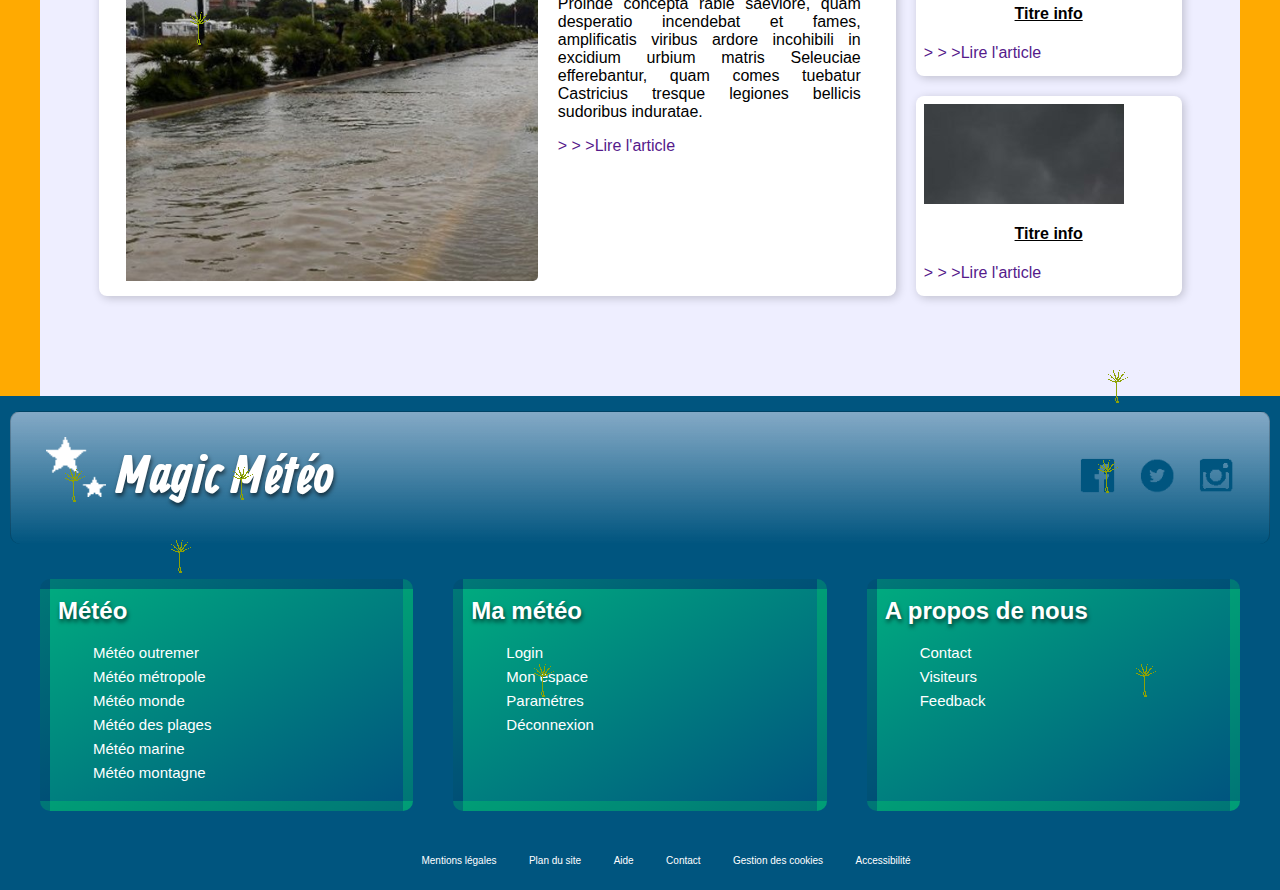
==== commit 6beb97e7: "finit fonction background saison + image header" ====
--- a/index.html
+++ b/index.html
@@ -28,12 +28,12 @@
                     <li><a href="#">Paramètres</a></li>
                 </ul>
             </nav>
-            <div class="headerContent">
+            <div class="headerContent"><img class="headerBG" src="img/headerBG.png">
                 <a href="index.html"><div class="headerTitle"><img src="img/picto_etoiles.png"><h1>Magic Météo</h1></div></a>
                 <div class="logosRS">
-                    <a href="https://facebook.com" target="_blank"><img src="img/logoFB.png"></a>
-                    <a href="https://twitter.com" target="_blank"><img src="img/logoTwitter.png"></a>
-                    <a href="https://www.instagram.com" target="_blank"><img src="img/logoInsta.png"></a>
+                    <a href="https://facebook.com" target="_blank" title="Facebook"><img src="img/logoFB.png"></a>
+                    <a href="https://twitter.com" target="_blank" title="Twitter"><img src="img/logoTwitter.png"></a>
+                    <a href="https://www.instagram.com" target="_blank" title="Instagram"><img src="img/logoInsta.png"></a>
                 </div>
             </div>
         </header>
--- a/css/style.css
+++ b/css/style.css
@@ -110,13 +110,19 @@
   width: 1200px;
   display: flex;
   align-items: center;
-  justify-content: flex-start;
+  justify-content: space-between;
   margin: 20px auto;
   border: 1px solid #0003;
   padding: 25px;
-  background-image: url("img/headerBG.png");
-  background-size: cover;
-  background-color: #eef5;
+  position: relative;
+  overflow: hidden;
+}
+.headerContent .headerBG {
+  position: absolute;
+  bottom: -20px;
+  left: 0;
+  width: 100%;
+  z-index: -1;
 }
 .headerContent .headerTitle {
   display: flex;
@@ -202,8 +208,8 @@
 
   .headerContent {
     flex-direction: column;
-    padding: 10px;
-    height: 200px;
+    padding: 5px;
+    height: 150px;
   }
   .headerContent .headerTitle {
     width: 100%;
@@ -215,6 +221,8 @@
   }
   .headerContent .logosRS {
     justify-content: space-around;
+    margin: 0;
+    top: 0;
   }
 }
 /*recherche simple - conteneur principal*/
@@ -598,13 +606,9 @@
   }
   .actuContainer .actuBig .actuImg {
     width: 450px;
-    overflow: hidden;
-    border-radius: 5px;
   }
   .actuContainer .actuBig .actuImg img {
-    position: relative;
-    height: 100%;
-    right: calc(100% / 2 - 225px);
+    left: -225px;
   }
   .actuContainer .actuBig .articleExtrait {
     position: relative;
@@ -646,17 +650,80 @@
   }
   .actuContainer .actuSmall {
     position: relative;
-    display: inline-block;
+    display: block;
     margin: 20px 0;
+    height: 200px;
   }
   .actuContainer .actuSmall .actuImg {
-    height: 200px;
-    width: 200px;
+    width: 100%;
     overflow: hidden;
   }
-  .actuContainer .actuSmall .actuImg img {
-    position: relative;
-    height: 200px;
+}
+/*user page*/
+.bookmarks {
+  display: flex;
+  width: 100%;
+  background-color: #00557f;
+  color: #ccf;
+  font-weight: bold;
+  margin-bottom: 30px;
+}
+.bookmarks .bookmarksTitle {
+  flex: 20%;
+  padding: 16px;
+  font-size: 18px;
+  color: #32324c;
+  background-color: #0099e5;
+}
+.bookmarks ul {
+  list-style-type: none;
+  padding: 0;
+  display: flex;
+  margin: 0;
+  align-items: center;
+  width: 100%;
+}
+.bookmarks ul li {
+  flex: 2;
+}
+.bookmarks ul li a {
+  padding: 18px;
+  width: 100%;
+  display: block;
+  border-left: 1px solid #ccf;
+  color: #ccf;
+}
+.bookmarks ul li a:hover {
+  background-color: #0099e5;
+  color: #32324c;
+}
+
+@media all and (max-width: 1000px) {
+  .bookmarksTitle {
+    display: none;
+  }
+}
+@media all and (max-width: 600px) {
+  .bookmarks {
+    flex-direction: column;
+  }
+  .bookmarks ul {
+    flex-direction: column;
+    width: 100%;
+  }
+  .bookmarks ul li {
+    width: 100%;
+  }
+  .bookmarks ul li a {
+    padding: 18px;
+    width: 100%;
+    display: block;
+    border-top: 1px solid #ccf;
+    color: #ccf;
+  }
+  .bookmarks ul li a:hover {
+    background-color: #0099e5;
+    color: #32324c;
   }
 }
 /*Login page*/
